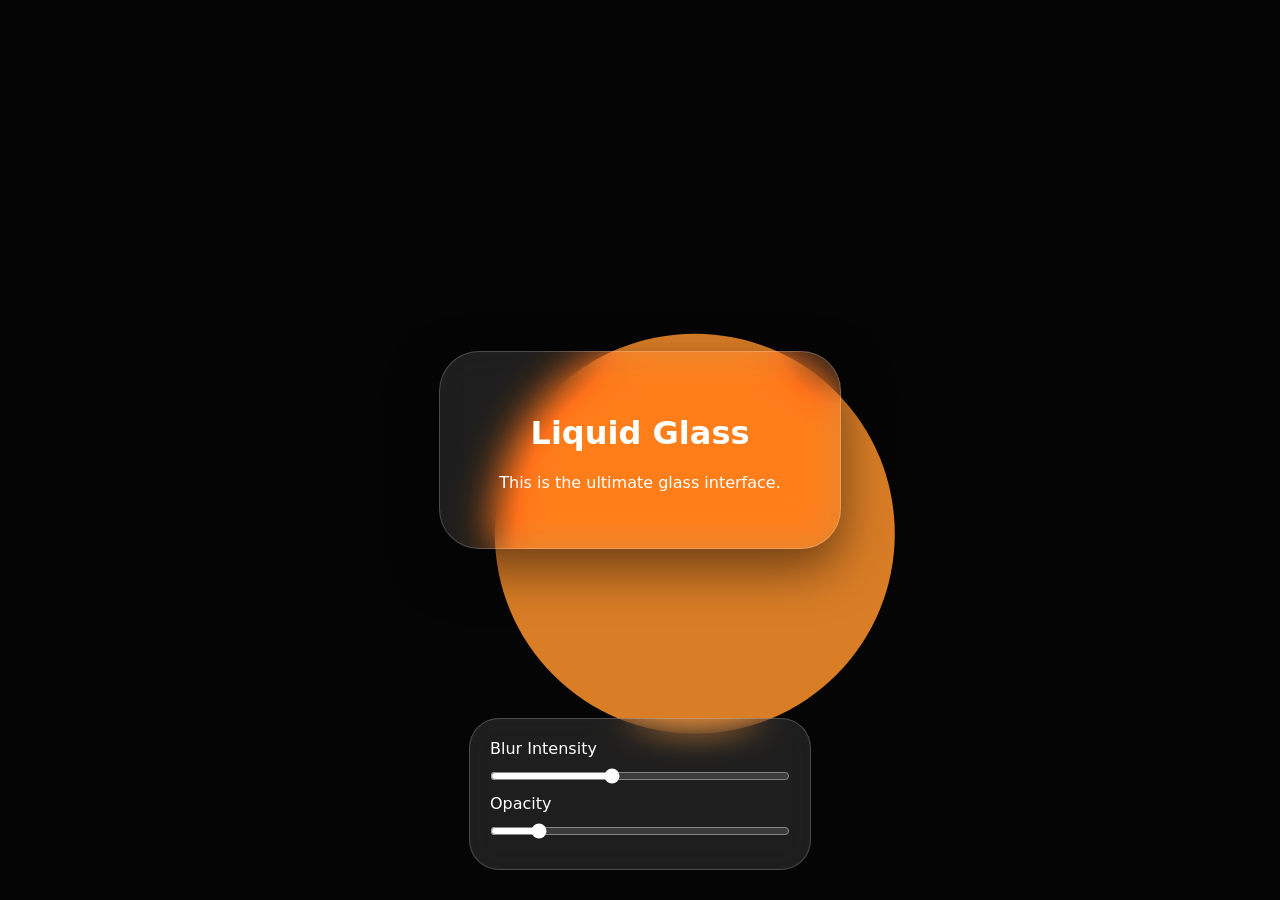
==== index.html @ 966a3a7d "Update index.html" ====
<!DOCTYPE html>
<html lang="en">
<head>
    <meta charset="UTF-8">
    <meta name="viewport" content="width=device-width, initial-scale=1.0">
    <title>Liquid Glass Ultimate</title>
    <style>
        body {
            margin: 0;
            background: #050505;
            color: white;
            font-family: system-ui, sans-serif;
            overflow: hidden;
            display: flex;
            justify-content: center;
            align-items: center;
            height: 100vh;
        }

        canvas {
            position: absolute;
            top: 0;
            left: 0;
            z-index: 0;
        }

        .main-card {
            z-index: 1;
            width: 320px;
            padding: 40px;
            border-radius: 40px;
            background: rgba(255, 255, 255, 0.1);
            backdrop-filter: blur(20px) saturate(200%);
            border: 1px solid rgba(255, 255, 255, 0.2);
            box-shadow: 0 20px 50px rgba(0,0,0,0.5);
            transition: transform 0.1s ease-out;
            transform-style: preserve-3d;
            text-align: center;
        }

        .controls {
            position: absolute;
            bottom: 30px;
            width: 300px;
            padding: 20px;
            background: rgba(255, 255, 255, 0.1);
            backdrop-filter: blur(15px);
            border-radius: 30px;
            border: 1px solid rgba(255, 255, 255, 0.2);
            z-index: 2;
        }

        input {
            width: 100%;
            margin: 10px 0;
            accent-color: white;
        }
    </style>
</head>
<body>

    <canvas id="fluidCanvas"></canvas>

    <div class="main-card" id="card">
        <h1>Liquid Glass</h1>
        <p>This is the ultimate glass interface.</p>
    </div>

    <div class="controls">
        <label>Blur Intensity</label>
        <input type="range" id="blurSlider" min="0" max="50" value="20">
        <label>Opacity</label>
        <input type="range" id="opacitySlider" min="5" max="40" value="10">
    </div>

    <script>
        const card = document.getElementById('card');
        const blurSlider = document.getElementById('blurSlider');
        const opacitySlider = document.getElementById('opacitySlider');
        const canvas = document.getElementById('fluidCanvas');
        const ctx = canvas.getContext('2d');

        // Resize Canvas
        function resize() {
            canvas.width = window.innerWidth;
            canvas.height = window.innerHeight;
        }
        window.onresize = resize;
        resize();

        // Fluid Background Animation
        let time = 0;
        function draw() {
            ctx.fillStyle = '#050505';
            ctx.fillRect(0, 0, canvas.width, canvas.height);
            ctx.fillStyle = `hsl(${(time * 50) % 360}, 70%, 50%)`;
            ctx.beginPath();
            ctx.arc(canvas.width/2 + Math.sin(time)*100, canvas.height/2 + Math.cos(time)*100, 200, 0, Math.PI*2);
            ctx.fill();
            time += 0.01;
            requestAnimationFrame(draw);
        }
        draw();

        // 3D Tilt
        document.addEventListener('mousemove', (e) => {
            const x = (e.clientX - window.innerWidth / 2) / 20;
            const y = (e.clientY - window.innerHeight / 2) / 20;
            card.style.transform = `rotateY(${x}deg) rotateX(${-y}deg)`;
        });

        // Sliders
        blurSlider.oninput = (e) => {
            card.style.backdropFilter = `blur(${e.target.value}px) saturate(200%)`;
        };

        opacitySlider.oninput = (e) => {
            card.style.background = `rgba(255, 255, 255, ${e.target.value / 100})`;
        };
    </script>
</body>
</html>
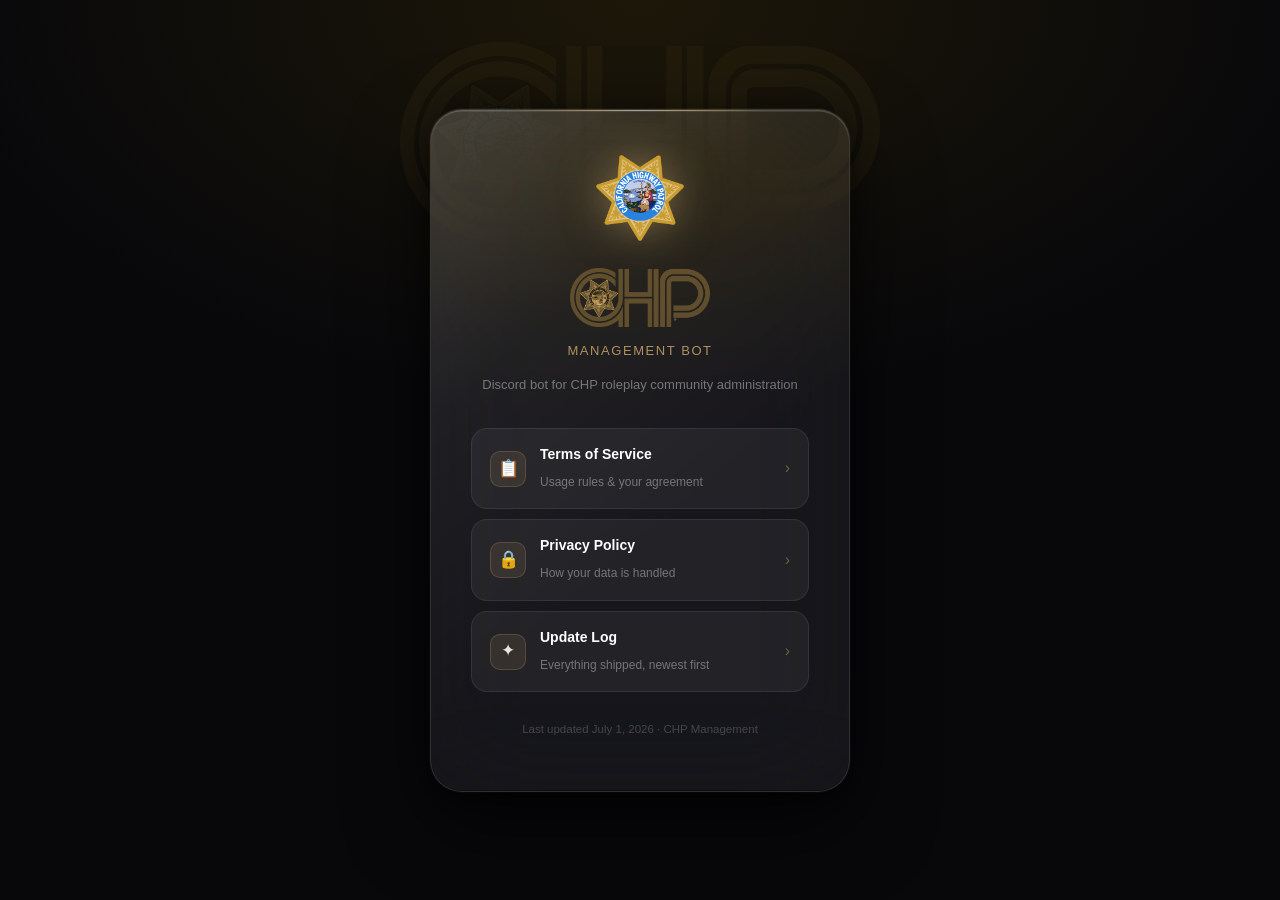
==== commit 94be8947: "quality of life improvements" ====
--- a/index.html
+++ b/index.html
@@ -1,124 +1,305 @@
-
 <!DOCTYPE html>
 <html lang="en">
 <head>
-    <meta charset="UTF-8">
-    <meta name="viewport" content="width=device-width, initial-scale=1.0">
-    <title>Liquid Glass Ultimate</title>
-    <style>
-        body {
-            margin: 0;
-            background: #050505;
-            color: white;
-            font-family: system-ui, sans-serif;
-            overflow: hidden;
-            display: flex;
-            justify-content: center;
-            align-items: center;
-            height: 100vh;
-        }
-
-        canvas {
-            position: absolute;
-            top: 0;
-            left: 0;
-            z-index: 0;
-        }
-
-        .main-card {
-            z-index: 1;
-            width: 320px;
-            padding: 40px;
-            border-radius: 40px;
-            background: rgba(255, 255, 255, 0.1);
-            backdrop-filter: blur(20px) saturate(200%);
-            border: 1px solid rgba(255, 255, 255, 0.2);
-            box-shadow: 0 20px 50px rgba(0,0,0,0.5);
-            transition: transform 0.1s ease-out;
-            transform-style: preserve-3d;
-            text-align: center;
-        }
-
-        .controls {
-            position: absolute;
-            bottom: 30px;
-            width: 300px;
-            padding: 20px;
-            background: rgba(255, 255, 255, 0.1);
-            backdrop-filter: blur(15px);
-            border-radius: 30px;
-            border: 1px solid rgba(255, 255, 255, 0.2);
-            z-index: 2;
-        }
-
-        input {
-            width: 100%;
-            margin: 10px 0;
-            accent-color: white;
-        }
-    </style>
+<meta charset="UTF-8">
+<meta name="viewport" content="width=device-width, initial-scale=1.0">
+<title>CHP Management</title>
+<link rel="icon" href="assets/images/chp-badge.png">
+<link rel="stylesheet" href="assets/chp-theme.css">
+<style>
+  html, body {
+    height: 100%;
+    overflow: hidden;
+  }
+
+  body {
+    display: flex;
+    align-items: center;
+    justify-content: center;
+    background: radial-gradient(ellipse 100% 80% at 50% 0%, #1c1708 0%, #08080b 55%);
+  }
+
+  /* ── Centered hub card ── */
+  .hub {
+    position: relative;
+    z-index: 10;
+    width: 420px;
+    max-width: calc(100vw - 48px);
+    padding: 44px 40px 40px;
+    border-radius: 32px;
+    background: rgba(255,255,255,0.06);
+    border: 1px solid rgba(255,255,255,0.11);
+    backdrop-filter: blur(56px) saturate(190%);
+    -webkit-backdrop-filter: blur(56px) saturate(190%);
+    box-shadow:
+      inset 0 1.5px 0 rgba(255,255,255,0.18),
+      inset 0 -1px 0 rgba(0,0,0,0.3),
+      0 32px 80px rgba(0,0,0,0.70),
+      0 6px 20px rgba(0,0,0,0.45),
+      0 0 0 1px rgba(255,255,255,0.05);
+    animation: hub-appear 0.9s cubic-bezier(0.22,1,0.36,1) both;
+    transform-style: preserve-3d;
+    will-change: transform;
+    text-align: center;
+  }
+
+  /* Top specular highlight */
+  .hub::before {
+    content: "";
+    position: absolute;
+    inset: 0;
+    border-radius: inherit;
+    background:
+      linear-gradient(140deg,
+        rgba(255,255,255,0.14) 0%,
+        rgba(255,255,255,0.04) 30%,
+        transparent 60%);
+    pointer-events: none;
+    z-index: 0;
+  }
+
+  /* Gold top edge */
+  .hub::after {
+    content: "";
+    position: absolute;
+    top: 0; left: 20%; right: 20%;
+    height: 1px;
+    background: linear-gradient(90deg,
+      transparent,
+      rgba(201,166,107,0.65) 30%,
+      rgba(255,255,255,0.45) 50%,
+      rgba(201,166,107,0.65) 70%,
+      transparent);
+    pointer-events: none;
+    z-index: 0;
+  }
+
+  .hub > * { position: relative; z-index: 1; }
+
+  @keyframes hub-appear {
+    from { opacity: 0; transform: translateY(32px) scale(0.94); }
+    to   { opacity: 1; transform: translateY(0)    scale(1); }
+  }
+
+  /* ── Badge + wordmark ── */
+  .hub-badge {
+    width: 88px;
+    height: 88px;
+    object-fit: contain;
+    filter: drop-shadow(0 0 20px rgba(201,166,107,0.50));
+    transition: filter 0.4s, transform 0.5s cubic-bezier(0.34,1.56,0.64,1);
+    animation: badge-drop 1.0s cubic-bezier(0.34,1.56,0.64,1) 0.15s both;
+    cursor: default;
+  }
+  .hub-badge:hover {
+    filter: drop-shadow(0 0 34px rgba(201,166,107,0.80));
+    transform: scale(1.07) rotate(-3deg);
+  }
+
+  @keyframes badge-drop {
+    from { opacity: 0; transform: scale(0.6) translateY(-10px); }
+    to   { opacity: 1; transform: scale(1) translateY(0); }
+  }
+
+  .hub-wordmark {
+    display: block;
+    width: 140px;
+    margin: 18px auto 6px;
+    opacity: 0.80;
+    filter: invert(1) brightness(0.75) sepia(1) saturate(2) hue-rotate(0deg);
+    animation: fade-up 0.7s cubic-bezier(0.22,1,0.36,1) 0.25s both;
+  }
+
+  .hub-title {
+    font-size: 13px;
+    font-weight: 500;
+    color: rgba(201,166,107,0.85);
+    letter-spacing: 0.12em;
+    text-transform: uppercase;
+    margin-bottom: 6px;
+    animation: fade-up 0.7s cubic-bezier(0.22,1,0.36,1) 0.3s both;
+  }
+
+  .hub-desc {
+    font-size: 13px;
+    color: rgba(255,255,255,0.40);
+    margin-bottom: 32px;
+    animation: fade-up 0.7s cubic-bezier(0.22,1,0.36,1) 0.35s both;
+  }
+
+  /* ── Nav links ── */
+  .hub-links {
+    display: flex;
+    flex-direction: column;
+    gap: 10px;
+    animation: fade-up 0.7s cubic-bezier(0.22,1,0.36,1) 0.4s both;
+  }
+
+  .hub-link {
+    display: flex;
+    align-items: center;
+    gap: 14px;
+    padding: 14px 18px;
+    border-radius: 16px;
+    background: rgba(255,255,255,0.05);
+    border: 1px solid rgba(255,255,255,0.08);
+    text-decoration: none;
+    color: var(--chp-text);
+    transition:
+      background 0.25s cubic-bezier(0.22,1,0.36,1),
+      border-color 0.25s,
+      transform 0.35s cubic-bezier(0.34,1.56,0.64,1),
+      box-shadow 0.25s;
+    position: relative;
+    overflow: hidden;
+    text-align: left;
+  }
+
+  .hub-link::before {
+    content: "";
+    position: absolute;
+    inset: 0;
+    background: linear-gradient(135deg, rgba(255,255,255,0.08) 0%, transparent 50%);
+    opacity: 0;
+    transition: opacity 0.3s;
+  }
+
+  .hub-link:hover {
+    background: rgba(255,255,255,0.09);
+    border-color: rgba(201,166,107,0.35);
+    transform: translateY(-2px) scale(1.01);
+    box-shadow: 0 8px 28px rgba(0,0,0,0.45), inset 0 1px 0 rgba(255,255,255,0.12);
+  }
+  .hub-link:hover::before { opacity: 1; }
+  .hub-link:active { transform: translateY(0) scale(0.98); transition-duration: 0.15s; }
+
+  .hub-link-icon {
+    width: 36px; height: 36px;
+    border-radius: 10px;
+    background: rgba(201,166,107,0.12);
+    border: 1px solid rgba(201,166,107,0.22);
+    display: flex; align-items: center; justify-content: center;
+    flex-shrink: 0;
+    font-size: 17px;
+    transition: background 0.25s, transform 0.35s cubic-bezier(0.34,1.56,0.64,1);
+  }
+  .hub-link:hover .hub-link-icon {
+    background: rgba(201,166,107,0.20);
+    transform: scale(1.12) rotate(-5deg);
+  }
+
+  .hub-link-text { flex: 1; }
+  .hub-link-label {
+    font-size: 14px;
+    font-weight: 600;
+    color: #fff;
+    display: block;
+    margin-bottom: 2px;
+  }
+  .hub-link-sub {
+    font-size: 12px;
+    color: rgba(255,255,255,0.38);
+  }
+
+  .hub-link-arrow {
+    font-size: 16px;
+    color: rgba(201,166,107,0.45);
+    transition: transform 0.3s cubic-bezier(0.34,1.56,0.64,1), color 0.2s;
+  }
+  .hub-link:hover .hub-link-arrow {
+    transform: translateX(4px);
+    color: var(--chp-gold-bright);
+  }
+
+  /* ── Footer note ── */
+  .hub-foot {
+    margin-top: 28px;
+    font-size: 11.5px;
+    color: rgba(255,255,255,0.20);
+    animation: fade-up 0.6s cubic-bezier(0.22,1,0.36,1) 0.55s both;
+  }
+
+  /* ── Orbs (reuse scene tokens from theme) ── */
+  .chp-orb-1 { opacity: 0.55; }
+  .chp-orb-2 { opacity: 0.50; }
+  .chp-orb-3 { opacity: 0.38; }
+</style>
 </head>
 <body>
 
-    <canvas id="fluidCanvas"></canvas>
-
-    <div class="main-card" id="card">
-        <h1>Liquid Glass</h1>
-        <p>This is the ultimate glass interface.</p>
-    </div>
-
-    <div class="controls">
-        <label>Blur Intensity</label>
-        <input type="range" id="blurSlider" min="0" max="50" value="20">
-        <label>Opacity</label>
-        <input type="range" id="opacitySlider" min="5" max="40" value="10">
-    </div>
-
-    <script>
-        const card = document.getElementById('card');
-        const blurSlider = document.getElementById('blurSlider');
-        const opacitySlider = document.getElementById('opacitySlider');
-        const canvas = document.getElementById('fluidCanvas');
-        const ctx = canvas.getContext('2d');
-
-        // Resize Canvas
-        function resize() {
-            canvas.width = window.innerWidth;
-            canvas.height = window.innerHeight;
-        }
-        window.onresize = resize;
-        resize();
-
-        // Fluid Background Animation
-        let time = 0;
-        function draw() {
-            ctx.fillStyle = '#050505';
-            ctx.fillRect(0, 0, canvas.width, canvas.height);
-            ctx.fillStyle = `hsl(${(time * 50) % 360}, 70%, 50%)`;
-            ctx.beginPath();
-            ctx.arc(canvas.width/2 + Math.sin(time)*100, canvas.height/2 + Math.cos(time)*100, 200, 0, Math.PI*2);
-            ctx.fill();
-            time += 0.01;
-            requestAnimationFrame(draw);
-        }
-        draw();
-
-        // 3D Tilt
-        document.addEventListener('mousemove', (e) => {
-            const x = (e.clientX - window.innerWidth / 2) / 20;
-            const y = (e.clientY - window.innerHeight / 2) / 20;
-            card.style.transform = `rotateY(${x}deg) rotateX(${-y}deg)`;
-        });
-
-        // Sliders
-        blurSlider.oninput = (e) => {
-            card.style.backdropFilter = `blur(${e.target.value}px) saturate(200%)`;
-        };
-
-        opacitySlider.oninput = (e) => {
-            card.style.background = `rgba(255, 255, 255, ${e.target.value / 100})`;
-        };
-    </script>
+<div class="chp-scene" aria-hidden="true">
+  <div class="chp-orb chp-orb-1"></div>
+  <div class="chp-orb chp-orb-2"></div>
+  <div class="chp-orb chp-orb-3"></div>
+  <div class="chp-orb chp-orb-4"></div>
+  <div class="chp-beam"></div>
+  <div class="chp-beam chp-beam-2"></div>
+</div>
+
+<main class="hub" id="hub" role="main">
+  <img class="hub-badge" src="assets/images/chp-badge.png" alt="California Highway Patrol badge" draggable="false">
+  <img class="hub-wordmark" src="assets/images/chp-wordmark.png" alt="CHP wordmark">
+  <p class="hub-title">Management Bot</p>
+  <p class="hub-desc">Discord bot for CHP roleplay community administration</p>
+
+  <nav class="hub-links" aria-label="Legal documents">
+    <a class="hub-link" href="tos.html">
+      <span class="hub-link-icon">📋</span>
+      <span class="hub-link-text">
+        <span class="hub-link-label">Terms of Service</span>
+        <span class="hub-link-sub">Usage rules &amp; your agreement</span>
+      </span>
+      <span class="hub-link-arrow">›</span>
+    </a>
+    <a class="hub-link" href="pp.html">
+      <span class="hub-link-icon">🔒</span>
+      <span class="hub-link-text">
+        <span class="hub-link-label">Privacy Policy</span>
+        <span class="hub-link-sub">How your data is handled</span>
+      </span>
+      <span class="hub-link-arrow">›</span>
+    </a>
+    <a class="hub-link" href="changelog.html">
+      <span class="hub-link-icon">✦</span>
+      <span class="hub-link-text">
+        <span class="hub-link-label">Update Log</span>
+        <span class="hub-link-sub">Everything shipped, newest first</span>
+      </span>
+      <span class="hub-link-arrow">›</span>
+    </a>
+  </nav>
+
+  <p class="hub-foot">Last updated July 1, 2026 &middot; CHP Management</p>
+</main>
+
+<script>
+  // Smooth 3-D parallax tilt on the hub card
+  const hub  = document.getElementById("hub");
+  let raf = null;
+  let tx = 0, ty = 0, cx = 0, cy = 0;
+
+  document.addEventListener("mousemove", (e) => {
+    const mx = (e.clientX / window.innerWidth  - 0.5) * 2;
+    const my = (e.clientY / window.innerHeight - 0.5) * 2;
+    tx = mx * 10;
+    ty = my * -10;
+    if (!raf) raf = requestAnimationFrame(tick);
+  });
+
+  document.addEventListener("mouseleave", () => {
+    tx = 0; ty = 0;
+    if (!raf) raf = requestAnimationFrame(tick);
+  });
+
+  function tick() {
+    raf = null;
+    cx += (tx - cx) * 0.10;
+    cy += (ty - cy) * 0.10;
+    hub.style.transform = `perspective(900px) rotateY(${cx}deg) rotateX(${cy}deg)`;
+    if (Math.abs(tx - cx) > 0.05 || Math.abs(ty - cy) > 0.05) {
+      raf = requestAnimationFrame(tick);
+    }
+  }
+</script>
 </body>
 </html>
-
--- a/assets/chp-theme.css
+++ b/assets/chp-theme.css
@@ -0,0 +1,255 @@
+/*
+  Shared CHP black/gold "liquid glass" theme for the legal pages (Terms of
+  Service, Privacy Policy, Update Log). One stylesheet so all three pages
+  stay visually consistent and only need updating in one place.
+
+  The gold accent (#C9A66B) intentionally matches ORANGE_COLOR in
+  utils/constants.py, so the web pages and the bot's Discord embeds read as
+  the same brand rather than two different products.
+*/
+
+:root {
+  --chp-black: #0a0a0c;
+  --chp-black-soft: #121214;
+  --chp-gold: #c9a66b;
+  --chp-gold-bright: #e3c896;
+  --chp-text: #e9e6df;
+  --chp-muted: #9a958a;
+  --chp-glass-bg: rgba(255, 255, 255, 0.045);
+  --chp-glass-border: rgba(201, 166, 107, 0.28);
+  --chp-glass-highlight: rgba(255, 255, 255, 0.08);
+}
+
+* { box-sizing: border-box; }
+
+html, body {
+  margin: 0;
+  background: radial-gradient(circle at 50% -10%, #1c1a14 0%, var(--chp-black) 55%);
+  color: var(--chp-text);
+  font-family: -apple-system, BlinkMacSystemFont, "Segoe UI", Roboto, Helvetica, Arial, sans-serif;
+  line-height: 1.65;
+  min-height: 100vh;
+}
+
+/* Faint static gold "badge" watermark in the background - swap the
+   background-image url() below for a real CHP shield/badge asset whenever
+   one is provided; this is deliberately subtle so text stays readable
+   even with a placeholder or no image at all. */
+body::before {
+  content: "";
+  position: fixed;
+  inset: 0;
+  pointer-events: none;
+  z-index: 0;
+  background-image: url("images/chp-wordmark.png");
+  background-repeat: no-repeat;
+  background-position: center 6%;
+  background-size: 480px;
+  opacity: 0.05;
+}
+
+.chp-wrap {
+  position: relative;
+  z-index: 1;
+  max-width: 880px;
+  margin: 0 auto;
+  padding: 56px 24px 160px;
+}
+
+.chp-header {
+  display: flex;
+  align-items: center;
+  gap: 18px;
+  border-bottom: 1px solid var(--chp-glass-border);
+  padding-bottom: 28px;
+  margin-bottom: 36px;
+}
+
+/* The CHP star badge/insignia, rendered next to the page title. */
+.chp-badge {
+  width: 64px;
+  height: 64px;
+  object-fit: contain;
+  filter: drop-shadow(0 0 12px rgba(201, 166, 107, 0.35));
+}
+
+.chp-header h1 {
+  font-size: 28px;
+  margin: 0 0 4px;
+  color: #fff;
+  letter-spacing: 0.01em;
+}
+
+.chp-subtitle { color: var(--chp-muted); font-size: 14px; }
+
+/* The "liquid glass" card - frosted, translucent, with a soft inner
+   highlight along the top edge to mimic a glossy glass surface. */
+.chp-glass {
+  position: relative;
+  background: var(--chp-glass-bg);
+  border: 1px solid var(--chp-glass-border);
+  border-radius: 20px;
+  padding: 28px 32px;
+  margin: 20px 0;
+  backdrop-filter: blur(22px) saturate(160%);
+  -webkit-backdrop-filter: blur(22px) saturate(160%);
+  box-shadow:
+    inset 0 1px 0 var(--chp-glass-highlight),
+    inset 0 0 40px rgba(201, 166, 107, 0.04),
+    0 8px 32px rgba(0, 0, 0, 0.45);
+}
+
+.chp-glass::before {
+  content: "";
+  position: absolute;
+  top: 0; left: 24px; right: 24px;
+  height: 1px;
+  background: linear-gradient(90deg, transparent, var(--chp-gold-bright), transparent);
+  opacity: 0.5;
+}
+
+h2 {
+  font-size: 19px;
+  color: #fff;
+  margin-top: 0;
+  border-left: 3px solid var(--chp-gold);
+  padding-left: 14px;
+}
+
+h3 { font-size: 15px; color: #fff; margin-top: 20px; }
+p, li { font-size: 15px; color: var(--chp-text); }
+ul, ol { padding-left: 22px; }
+li { margin-bottom: 6px; }
+a { color: var(--chp-gold-bright); }
+code {
+  background: rgba(0, 0, 0, 0.4);
+  padding: 2px 6px;
+  border-radius: 4px;
+  font-size: 13px;
+  border: 1px solid var(--chp-glass-border);
+}
+
+.chp-notice {
+  background: rgba(201, 166, 107, 0.08);
+  border: 1px solid var(--chp-glass-border);
+  border-radius: 14px;
+  padding: 16px 20px;
+  margin: 16px 0;
+  font-size: 14px;
+}
+
+.chp-panel {
+  background: rgba(0, 0, 0, 0.25);
+  border: 1px solid var(--chp-glass-border);
+  border-radius: 14px;
+  padding: 16px 20px;
+  margin: 16px 0;
+}
+
+footer.chp-footer {
+  margin-top: 48px;
+  padding-top: 20px;
+  border-top: 1px solid var(--chp-glass-border);
+  color: var(--chp-muted);
+  font-size: 13px;
+}
+
+/* ---------------------------------------------------------------------- */
+/* Smooth "liquid glass" pagination - shared by ToS, PP, and the changelog */
+/* ---------------------------------------------------------------------- */
+
+.chp-page {
+  display: none;
+  opacity: 0;
+  transform: translateY(10px) scale(0.99);
+  transition: opacity 0.32s cubic-bezier(0.22, 1, 0.36, 1), transform 0.32s cubic-bezier(0.22, 1, 0.36, 1);
+}
+
+.chp-page.is-active {
+  display: block;
+  opacity: 1;
+  transform: translateY(0) scale(1);
+}
+
+.chp-toc {
+  display: grid;
+  grid-template-columns: repeat(auto-fill, minmax(220px, 1fr));
+  gap: 8px;
+}
+
+.chp-toc button {
+  background: rgba(0, 0, 0, 0.25);
+  border: 1px solid var(--chp-glass-border);
+  color: var(--chp-text);
+  border-radius: 10px;
+  padding: 10px 14px;
+  font-size: 13.5px;
+  text-align: left;
+  cursor: pointer;
+  transition: background 0.2s, border-color 0.2s;
+}
+
+.chp-toc button:hover {
+  background: rgba(201, 166, 107, 0.12);
+  border-color: var(--chp-gold);
+}
+
+/* The floating glass "dock" - prev/next + page counter, fixed to the
+   bottom of the viewport so paging never requires scrolling back up. */
+.chp-dock {
+  position: fixed;
+  left: 50%;
+  bottom: 24px;
+  transform: translateX(-50%);
+  z-index: 10;
+  display: flex;
+  align-items: center;
+  gap: 14px;
+  padding: 10px 18px;
+  border-radius: 999px;
+  background: rgba(18, 18, 20, 0.55);
+  border: 1px solid var(--chp-glass-border);
+  backdrop-filter: blur(24px) saturate(180%);
+  -webkit-backdrop-filter: blur(24px) saturate(180%);
+  box-shadow: inset 0 1px 0 var(--chp-glass-highlight), 0 10px 30px rgba(0, 0, 0, 0.5);
+}
+
+.chp-dock button {
+  background: transparent;
+  border: none;
+  color: var(--chp-gold-bright);
+  font-size: 18px;
+  line-height: 1;
+  cursor: pointer;
+  padding: 6px 10px;
+  border-radius: 999px;
+  transition: background 0.2s;
+}
+
+.chp-dock button:hover { background: rgba(201, 166, 107, 0.15); }
+.chp-dock button:disabled { opacity: 0.3; cursor: default; }
+.chp-dock button:disabled:hover { background: transparent; }
+
+.chp-dock .chp-dock-label {
+  font-size: 13px;
+  color: var(--chp-muted);
+  min-width: 64px;
+  text-align: center;
+}
+
+.chp-badge-tag {
+  display: inline-block;
+  font-size: 11px;
+  font-weight: 600;
+  text-transform: uppercase;
+  letter-spacing: 0.03em;
+  padding: 2px 8px;
+  border-radius: 4px;
+  margin-right: 8px;
+}
+
+.chp-badge-tag.feature { background: rgba(201, 166, 107, 0.18); color: var(--chp-gold-bright); }
+.chp-badge-tag.fix { background: rgba(59, 165, 93, 0.18); color: #8fe0ab; }
+
+.old-entry { opacity: 0.88; }
+.old-updates-header { border-top: 1px solid var(--chp-glass-border); padding-top: 16px; }
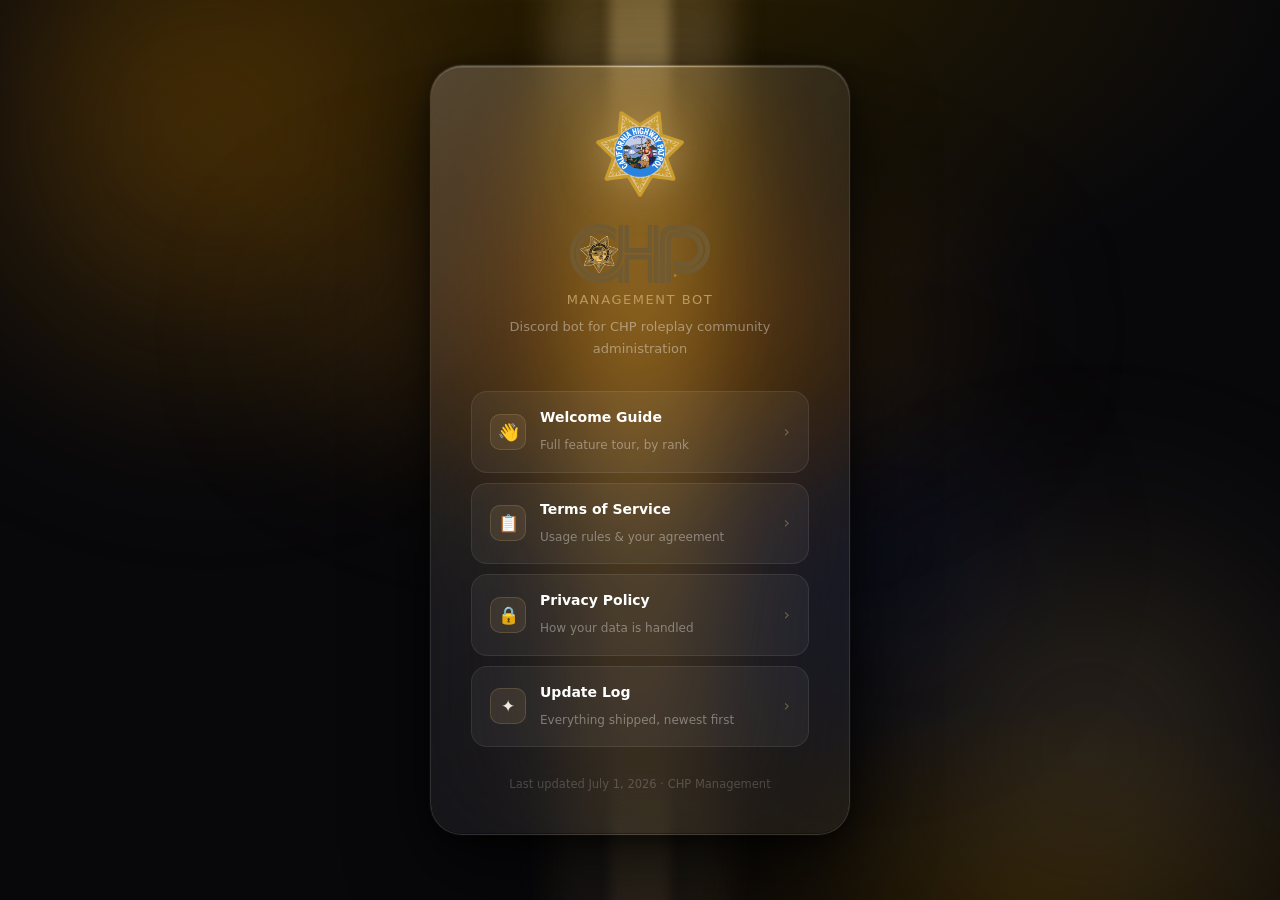
==== commit 5a279bdd: "Add Welcome Guide and link it from the hub and changelog Adds welcome.html (full feature tour by ran" ====
--- a/index.html
+++ b/index.html
@@ -243,6 +243,14 @@
   <p class="hub-desc">Discord bot for CHP roleplay community administration</p>
 
   <nav class="hub-links" aria-label="Legal documents">
+    <a class="hub-link" href="welcome.html">
+      <span class="hub-link-icon">👋</span>
+      <span class="hub-link-text">
+        <span class="hub-link-label">Welcome Guide</span>
+        <span class="hub-link-sub">Full feature tour, by rank</span>
+      </span>
+      <span class="hub-link-arrow">›</span>
+    </a>
     <a class="hub-link" href="tos.html">
       <span class="hub-link-icon">📋</span>
       <span class="hub-link-text">
--- a/assets/chp-theme.css
+++ b/assets/chp-theme.css
@@ -1,53 +1,258 @@
 /*
-  Shared CHP black/gold "liquid glass" theme for the legal pages (Terms of
-  Service, Privacy Policy, Update Log). One stylesheet so all three pages
-  stay visually consistent and only need updating in one place.
-
-  The gold accent (#C9A66B) intentionally matches ORANGE_COLOR in
-  utils/constants.py, so the web pages and the bot's Discord embeds read as
-  the same brand rather than two different products.
+  CHP Management — Liquid Glass Design System
+  Black/gold palette. Gold (#C9A66B) matches ORANGE_COLOR in utils/constants.py
+  so web pages and Discord embeds read as one brand.
 */
 
+/* ─── Reset & root tokens ─────────────────────────────────────────────── */
+*, *::before, *::after { box-sizing: border-box; margin: 0; padding: 0; }
+
 :root {
-  --chp-black: #0a0a0c;
-  --chp-black-soft: #121214;
-  --chp-gold: #c9a66b;
-  --chp-gold-bright: #e3c896;
-  --chp-text: #e9e6df;
-  --chp-muted: #9a958a;
-  --chp-glass-bg: rgba(255, 255, 255, 0.045);
-  --chp-glass-border: rgba(201, 166, 107, 0.28);
-  --chp-glass-highlight: rgba(255, 255, 255, 0.08);
-}
-
-* { box-sizing: border-box; }
-
-html, body {
-  margin: 0;
-  background: radial-gradient(circle at 50% -10%, #1c1a14 0%, var(--chp-black) 55%);
+  --chp-black:        #08080b;
+  --chp-black-soft:   #111116;
+  --chp-gold:         #c9a66b;
+  --chp-gold-bright:  #e3c896;
+  --chp-gold-dim:     #8a6f41;
+  --chp-text:         #ede9e0;
+  --chp-text-muted:   #8a857a;
+  --chp-text-faint:   #4a4640;
+
+  /* Glass surface tokens */
+  --glass-bg:           rgba(255,255,255,0.004);
+  --glass-bg-hover:     rgba(255,255,255,0.012);
+  --glass-border:       rgba(255,255,255,0.035);
+  --glass-border-gold:  rgba(201,166,107,0.10);
+  --glass-highlight:    rgba(255,255,255,0.35);
+  --glass-blur:         blur(100px) saturate(240%); /* @kind other */
+  --glass-blur-heavy:   blur(120px) saturate(260%); /* @kind other */
+  --glass-shadow:
+    inset 0 1px 0 rgba(255,255,255,0.22),
+    inset 0 -1px 0 rgba(0,0,0,0.06),
+    0 8px 40px rgba(0,0,0,0.18),
+    0 2px 8px  rgba(0,0,0,0.10);
+  --glass-shadow-raised:
+    inset 0 1.5px 0 rgba(255,255,255,0.30),
+    inset 0 -1px  0 rgba(0,0,0,0.08),
+    0 20px 60px rgba(0,0,0,0.22),
+    0 4px  16px rgba(0,0,0,0.14),
+    0 0 0 1px rgba(255,255,255,0.03);
+
+  /* Easing */
+  --ease-spring:   cubic-bezier(0.34, 1.56, 0.64, 1); /* @kind other */
+  --ease-out-expo: cubic-bezier(0.16, 1, 0.3, 1); /* @kind other */
+  --ease-smooth:   cubic-bezier(0.22, 1, 0.36, 1); /* @kind other */
+}
+
+/* ─── Base ────────────────────────────────────────────────────────────── */
+html {
+  background: var(--chp-black);
   color: var(--chp-text);
-  font-family: -apple-system, BlinkMacSystemFont, "Segoe UI", Roboto, Helvetica, Arial, sans-serif;
+  font-family: -apple-system, BlinkMacSystemFont, "SF Pro Text", "Segoe UI", system-ui, sans-serif;
+  font-size: 16px;
   line-height: 1.65;
+  -webkit-font-smoothing: antialiased;
+}
+
+body {
   min-height: 100vh;
-}
-
-/* Faint static gold "badge" watermark in the background - swap the
-   background-image url() below for a real CHP shield/badge asset whenever
-   one is provided; this is deliberately subtle so text stays readable
-   even with a placeholder or no image at all. */
-body::before {
-  content: "";
+  background: radial-gradient(ellipse 100% 70% at 50% -5%, #2a1d00 0%, #0c0a08 50%, #08080b 100%);
+  overflow-x: hidden;
+}
+
+/* ─── Animated ambient background ────────────────────────────────────── */
+.chp-scene {
   position: fixed;
   inset: 0;
   pointer-events: none;
   z-index: 0;
-  background-image: url("images/chp-wordmark.png");
-  background-repeat: no-repeat;
-  background-position: center 6%;
-  background-size: 480px;
-  opacity: 0.05;
-}
-
+  overflow: hidden;
+  background:
+    radial-gradient(ellipse 90% 70% at 50% -5%, #2a1e00 0%, transparent 60%),
+    radial-gradient(ellipse 60% 40% at 80% 100%, #201500 0%, transparent 55%),
+    #08080b;
+}
+
+/* Sweeping gold beam — the signature accent */
+.chp-beam {
+  position: absolute;
+  top: -20%;
+  left: 50%;
+  width: 2px;
+  height: 160%;
+  transform-origin: top center;
+  pointer-events: none;
+}
+
+.chp-beam::before {
+  content: "";
+  position: absolute;
+  inset: 0;
+  width: 180px;
+  left: -90px;
+  background: linear-gradient(to bottom,
+    transparent 0%,
+    rgba(201,166,107,0.18) 20%,
+    rgba(201,166,107,0.08) 55%,
+    transparent 100%);
+  filter: blur(18px);
+  animation: beam-sweep 14s ease-in-out infinite;
+}
+
+.chp-beam::after {
+  content: "";
+  position: absolute;
+  inset: 0;
+  width: 60px;
+  left: -30px;
+  background: linear-gradient(to bottom,
+    transparent 0%,
+    rgba(255,220,140,0.22) 20%,
+    rgba(201,166,107,0.10) 55%,
+    transparent 100%);
+  filter: blur(6px);
+  animation: beam-sweep 14s ease-in-out infinite;
+}
+
+@keyframes beam-sweep {
+  0%   { opacity: 0;    transform: rotate(-28deg); }
+  8%   { opacity: 1; }
+  45%  { opacity: 0.7;  transform: rotate(28deg); }
+  52%  { opacity: 0; }
+  100% { opacity: 0;    transform: rotate(-28deg); }
+}
+
+/* Second offset beam */
+.chp-beam-2::before { animation-delay: -7s; }
+.chp-beam-2::after  { animation-delay: -7s; }
+
+.chp-orb {
+  position: absolute;
+  border-radius: 50%;
+  will-change: transform;
+}
+
+.chp-orb-1 {
+  width: 700px; height: 700px;
+  background: radial-gradient(circle, rgba(160,100,0,0.90) 0%, transparent 65%);
+  filter: blur(90px);
+  top: -220px; left: -140px;
+  animation: orb-drift-1 20s ease-in-out infinite;
+}
+.chp-orb-2 {
+  width: 580px; height: 580px;
+  background: radial-gradient(circle, rgba(201,166,107,0.55) 0%, transparent 65%);
+  filter: blur(100px);
+  bottom: -140px; right: -100px;
+  animation: orb-drift-2 24s ease-in-out infinite;
+}
+.chp-orb-3 {
+  width: 420px; height: 420px;
+  background: radial-gradient(circle, rgba(20,30,80,0.85) 0%, transparent 65%);
+  filter: blur(70px);
+  top: 38%; left: 52%;
+  animation: orb-drift-3 28s ease-in-out infinite;
+}
+/* Extra warm gold bloom, center */
+.chp-orb-4 {
+  width: 800px; height: 300px;
+  background: radial-gradient(ellipse, rgba(180,110,10,0.50) 0%, transparent 70%);
+  filter: blur(80px);
+  top: 20%; left: 50%;
+  transform: translateX(-50%);
+  animation: orb-drift-4 32s ease-in-out infinite;
+}
+
+@keyframes orb-drift-1 {
+  0%,100% { transform: translate(0,0)       scale(1);    }
+  33%      { transform: translate(70px,-50px) scale(1.10); }
+  66%      { transform: translate(-40px,60px) scale(0.92); }
+}
+@keyframes orb-drift-2 {
+  0%,100% { transform: translate(0,0)        scale(1);    }
+  40%      { transform: translate(-60px,-70px) scale(1.12); }
+  70%      { transform: translate(50px, 35px)  scale(0.90); }
+}
+@keyframes orb-drift-3 {
+  0%,100% { transform: translate(0,0)         scale(1);    }
+  50%      { transform: translate(-90px, 50px) scale(1.14); }
+}
+@keyframes orb-drift-4 {
+  0%,100% { opacity: 0.60; transform: translateX(-50%) scaleX(1);    }
+  50%      { opacity: 0.90; transform: translateX(-50%) scaleX(1.15); }
+}
+
+/* ─── Glass surface ───────────────────────────────────────────────────── */
+.chp-glass {
+  position: relative;
+  background: rgba(255,255,255,0.000);
+  border: 1px solid rgba(255,255,255,0.028);
+  border-radius: 20px;
+  backdrop-filter: blur(120px) saturate(260%) brightness(1.06);
+  -webkit-backdrop-filter: blur(120px) saturate(260%) brightness(1.06);
+  box-shadow:
+    inset 0 1px 0 rgba(255,255,255,0.24),
+    inset 0 -1px 0 rgba(0,0,0,0.04),
+    0 8px 40px rgba(0,0,0,0.12),
+    0 2px 8px rgba(0,0,0,0.07);
+  transition:
+    background 0.3s var(--ease-smooth),
+    border-color 0.3s var(--ease-smooth),
+    box-shadow 0.3s var(--ease-smooth),
+    transform 0.4s var(--ease-spring);
+}
+
+/* Top specular highlight — the key Apple liquid glass detail */
+.chp-glass::before {
+  content: "";
+  position: absolute;
+  inset: 0;
+  border-radius: inherit;
+  background:
+    linear-gradient(135deg,
+      rgba(255,255,255,0.28) 0%,
+      rgba(255,255,255,0.07) 25%,
+      transparent 50%),
+    linear-gradient(to bottom,
+      rgba(255,255,255,0.12) 0%,
+      transparent 18%),
+    linear-gradient(to top,
+      rgba(0,0,0,0.04) 0%,
+      transparent 20%);
+  pointer-events: none;
+  z-index: 1;
+  animation: shimmer 8s ease-in-out infinite;
+}
+
+@keyframes shimmer {
+  0%,100% { opacity: 1; }
+  50%      { opacity: 0.70; }
+}
+
+/* Gold iridescent top edge */
+.chp-glass::after {
+  content: "";
+  position: absolute;
+  top: 0; left: 16px; right: 16px;
+  height: 1px;
+  background: linear-gradient(90deg,
+    transparent 0%,
+    rgba(201,166,107,0.55) 30%,
+    rgba(255,255,255,0.35) 50%,
+    rgba(201,166,107,0.55) 70%,
+    transparent 100%);
+  border-radius: 1px;
+  pointer-events: none;
+  z-index: 2;
+}
+
+.chp-glass > * { position: relative; z-index: 3; }
+
+.chp-glass-raised {
+  box-shadow: var(--glass-shadow-raised);
+  border-color: rgba(255,255,255,0.13);
+}
+
+/* ─── Layout wrapper ─────────────────────────────────────────────────── */
 .chp-wrap {
   position: relative;
   z-index: 1;
@@ -56,200 +261,286 @@
   padding: 56px 24px 160px;
 }
 
+/* ─── Page header ────────────────────────────────────────────────────── */
 .chp-header {
   display: flex;
   align-items: center;
-  gap: 18px;
-  border-bottom: 1px solid var(--chp-glass-border);
-  padding-bottom: 28px;
-  margin-bottom: 36px;
-}
-
-/* The CHP star badge/insignia, rendered next to the page title. */
+  gap: 20px;
+  padding-bottom: 32px;
+  margin-bottom: 40px;
+  border-bottom: 1px solid var(--glass-border-gold);
+  animation: fade-up 0.7s var(--ease-out-expo) both;
+}
+
 .chp-badge {
-  width: 64px;
-  height: 64px;
+  width: 68px; height: 68px;
   object-fit: contain;
-  filter: drop-shadow(0 0 12px rgba(201, 166, 107, 0.35));
+  filter: drop-shadow(0 0 16px rgba(201,166,107,0.45));
+  transition: filter 0.4s var(--ease-smooth), transform 0.4s var(--ease-spring);
+}
+.chp-badge:hover {
+  filter: drop-shadow(0 0 28px rgba(201,166,107,0.70));
+  transform: scale(1.05) rotate(-2deg);
 }
 
 .chp-header h1 {
   font-size: 28px;
-  margin: 0 0 4px;
+  font-weight: 700;
+  letter-spacing: -0.02em;
   color: #fff;
+  margin-bottom: 4px;
+}
+.chp-subtitle {
+  color: var(--chp-text-muted);
+  font-size: 13.5px;
+}
+
+/* ─── Typography ─────────────────────────────────────────────────────── */
+h2 {
+  font-size: 18px;
+  font-weight: 650;
+  color: #fff;
+  letter-spacing: -0.01em;
+  margin-top: 0;
+  padding-left: 14px;
+  border-left: 2.5px solid var(--chp-gold);
+}
+h3 { font-size: 14.5px; font-weight: 600; color: rgba(255,255,255,0.88); margin-top: 20px; }
+p, li { font-size: 14.5px; color: var(--chp-text); }
+ul, ol { padding-left: 22px; }
+li { margin-bottom: 5px; }
+a { color: var(--chp-gold-bright); transition: color 0.2s; }
+a:hover { color: #fff; }
+strong { color: rgba(255,255,255,0.95); }
+code {
+  background: rgba(0,0,0,0.45);
+  border: 1px solid var(--glass-border-gold);
+  border-radius: 5px;
+  padding: 1px 6px;
+  font-size: 12.5px;
+  font-family: "SF Mono", "JetBrains Mono", "Fira Code", monospace;
+  color: var(--chp-gold-bright);
+}
+
+/* ─── Glass card (content block) ─────────────────────────────────────── */
+.chp-glass.chp-glass-card {
+  padding: 28px 32px;
+  margin: 18px 0;
+  border-radius: 22px;
+  animation: fade-up 0.6s var(--ease-out-expo) both;
+}
+
+/* ─── Notice (gold-tinted info box) ─────────────────────────────────── */
+.chp-notice {
+  background: rgba(201,166,107,0.000);
+  border: 1px solid rgba(201,166,107,0.10);
+  border-radius: 16px;
+  padding: 16px 22px;
+  margin: 20px 0;
+  font-size: 14px;
+  line-height: 1.7;
+  animation: fade-up 0.5s var(--ease-out-expo) 0.1s both;
+  backdrop-filter: blur(80px) saturate(220%);
+  -webkit-backdrop-filter: blur(80px) saturate(220%);
+}
+
+/* ─── Panel (dark inset block) ──────────────────────────────────────── */
+.chp-panel {
+  background: rgba(0,0,0,0.03);
+  border: 1px solid rgba(201,166,107,0.08);
+  border-radius: 14px;
+  padding: 16px 22px;
+  margin: 14px 0;
+  backdrop-filter: blur(60px);
+  -webkit-backdrop-filter: blur(60px);
+}
+
+/* ─── Tables ─────────────────────────────────────────────────────────── */
+table {
+  width: 100%;
+  border-collapse: collapse;
+  margin: 14px 0 22px;
+  font-size: 13.5px;
+}
+th, td {
+  border: 1px solid rgba(201,166,107,0.18);
+  padding: 9px 14px;
+  text-align: left;
+  vertical-align: top;
+}
+th {
+  background: rgba(201,166,107,0.10);
+  color: #fff;
+  font-weight: 600;
+  font-size: 13px;
   letter-spacing: 0.01em;
 }
-
-.chp-subtitle { color: var(--chp-muted); font-size: 14px; }
-
-/* The "liquid glass" card - frosted, translucent, with a soft inner
-   highlight along the top edge to mimic a glossy glass surface. */
-.chp-glass {
-  position: relative;
-  background: var(--chp-glass-bg);
-  border: 1px solid var(--chp-glass-border);
-  border-radius: 20px;
-  padding: 28px 32px;
-  margin: 20px 0;
-  backdrop-filter: blur(22px) saturate(160%);
-  -webkit-backdrop-filter: blur(22px) saturate(160%);
-  box-shadow:
-    inset 0 1px 0 var(--chp-glass-highlight),
-    inset 0 0 40px rgba(201, 166, 107, 0.04),
-    0 8px 32px rgba(0, 0, 0, 0.45);
-}
-
-.chp-glass::before {
-  content: "";
-  position: absolute;
-  top: 0; left: 24px; right: 24px;
-  height: 1px;
-  background: linear-gradient(90deg, transparent, var(--chp-gold-bright), transparent);
-  opacity: 0.5;
-}
-
-h2 {
-  font-size: 19px;
-  color: #fff;
-  margin-top: 0;
-  border-left: 3px solid var(--chp-gold);
-  padding-left: 14px;
-}
-
-h3 { font-size: 15px; color: #fff; margin-top: 20px; }
-p, li { font-size: 15px; color: var(--chp-text); }
-ul, ol { padding-left: 22px; }
-li { margin-bottom: 6px; }
-a { color: var(--chp-gold-bright); }
-code {
-  background: rgba(0, 0, 0, 0.4);
-  padding: 2px 6px;
-  border-radius: 4px;
-  font-size: 13px;
-  border: 1px solid var(--chp-glass-border);
-}
-
-.chp-notice {
-  background: rgba(201, 166, 107, 0.08);
-  border: 1px solid var(--chp-glass-border);
-  border-radius: 14px;
-  padding: 16px 20px;
-  margin: 16px 0;
-  font-size: 14px;
-}
-
-.chp-panel {
-  background: rgba(0, 0, 0, 0.25);
-  border: 1px solid var(--chp-glass-border);
-  border-radius: 14px;
-  padding: 16px 20px;
-  margin: 16px 0;
-}
-
-footer.chp-footer {
-  margin-top: 48px;
-  padding-top: 20px;
-  border-top: 1px solid var(--chp-glass-border);
-  color: var(--chp-muted);
-  font-size: 13px;
-}
-
-/* ---------------------------------------------------------------------- */
-/* Smooth "liquid glass" pagination - shared by ToS, PP, and the changelog */
-/* ---------------------------------------------------------------------- */
-
+tr:hover td { background: rgba(255,255,255,0.02); }
+
+/* ─── TOC ────────────────────────────────────────────────────────────── */
+.chp-toc {
+  display: flex;
+  flex-direction: column;
+  gap: 0;
+  margin-bottom: 20px;
+  animation: fade-up 0.5s var(--ease-out-expo) 0.15s both;
+}
+.chp-toc strong {
+  font-size: 11px;
+  letter-spacing: 0.08em;
+  text-transform: uppercase;
+  color: var(--chp-text-muted);
+  padding: 0 4px 8px;
+  display: block;
+}
+.chp-toc a {
+  display: block;
+  padding: 7px 4px;
+  font-size: 13.5px;
+  text-decoration: none;
+  border-bottom: 1px solid rgba(201,166,107,0.10);
+  color: var(--chp-text);
+  transition: color 0.2s, padding-left 0.25s var(--ease-spring);
+}
+.chp-toc a:hover {
+  color: var(--chp-gold-bright);
+  padding-left: 10px;
+}
+
+/* ─── Pagination: page wrappers ─────────────────────────────────────── */
 .chp-page {
   display: none;
   opacity: 0;
-  transform: translateY(10px) scale(0.99);
-  transition: opacity 0.32s cubic-bezier(0.22, 1, 0.36, 1), transform 0.32s cubic-bezier(0.22, 1, 0.36, 1);
-}
-
+  transform: translateY(14px) scale(0.985);
+}
 .chp-page.is-active {
   display: block;
-  opacity: 1;
-  transform: translateY(0) scale(1);
-}
-
-.chp-toc {
-  display: grid;
-  grid-template-columns: repeat(auto-fill, minmax(220px, 1fr));
-  gap: 8px;
-}
-
-.chp-toc button {
-  background: rgba(0, 0, 0, 0.25);
-  border: 1px solid var(--chp-glass-border);
-  color: var(--chp-text);
-  border-radius: 10px;
-  padding: 10px 14px;
-  font-size: 13.5px;
-  text-align: left;
-  cursor: pointer;
-  transition: background 0.2s, border-color 0.2s;
-}
-
-.chp-toc button:hover {
-  background: rgba(201, 166, 107, 0.12);
-  border-color: var(--chp-gold);
-}
-
-/* The floating glass "dock" - prev/next + page counter, fixed to the
-   bottom of the viewport so paging never requires scrolling back up. */
+  animation: page-in 0.42s var(--ease-out-expo) both;
+}
+.chp-page.is-leaving {
+  animation: page-out 0.28s var(--ease-smooth) forwards;
+}
+
+@keyframes page-in {
+  from { opacity: 0; transform: translateY(14px) scale(0.985); }
+  to   { opacity: 1; transform: translateY(0)    scale(1); }
+}
+@keyframes page-out {
+  from { opacity: 1; transform: translateY(0)    scale(1); }
+  to   { opacity: 0; transform: translateY(-8px) scale(1.005); }
+}
+
+/* ─── Floating dock ─────────────────────────────────────────────────── */
 .chp-dock {
   position: fixed;
-  left: 50%;
-  bottom: 24px;
+  left: 50%; bottom: 28px;
   transform: translateX(-50%);
-  z-index: 10;
+  z-index: 100;
   display: flex;
   align-items: center;
-  gap: 14px;
-  padding: 10px 18px;
+  gap: 6px;
+  padding: 8px 12px;
   border-radius: 999px;
-  background: rgba(18, 18, 20, 0.55);
-  border: 1px solid var(--chp-glass-border);
-  backdrop-filter: blur(24px) saturate(180%);
-  -webkit-backdrop-filter: blur(24px) saturate(180%);
-  box-shadow: inset 0 1px 0 var(--chp-glass-highlight), 0 10px 30px rgba(0, 0, 0, 0.5);
+  background: rgba(8,8,11,0.35);
+  border: 1px solid rgba(255,255,255,0.07);
+  backdrop-filter: blur(60px) saturate(220%);
+  -webkit-backdrop-filter: blur(60px) saturate(220%);
+  box-shadow:
+    inset 0 1px 0 rgba(255,255,255,0.16),
+    inset 0 -1px 0 rgba(0,0,0,0.15),
+    0 12px 40px rgba(0,0,0,0.35),
+    0 2px 8px rgba(0,0,0,0.20);
+  animation: dock-rise 0.7s var(--ease-spring) 0.3s both;
+}
+
+@keyframes dock-rise {
+  from { opacity: 0; transform: translateX(-50%) translateY(20px); }
+  to   { opacity: 1; transform: translateX(-50%) translateY(0); }
+}
+
+.chp-dock::before {
+  content: "";
+  position: absolute;
+  top: 0; left: 20%; right: 20%;
+  height: 1px;
+  background: linear-gradient(90deg, transparent, rgba(201,166,107,0.50), transparent);
+  border-radius: 1px;
 }
 
 .chp-dock button {
   background: transparent;
   border: none;
   color: var(--chp-gold-bright);
-  font-size: 18px;
+  font-size: 20px;
   line-height: 1;
   cursor: pointer;
-  padding: 6px 10px;
+  padding: 6px 12px;
   border-radius: 999px;
-  transition: background 0.2s;
-}
-
-.chp-dock button:hover { background: rgba(201, 166, 107, 0.15); }
-.chp-dock button:disabled { opacity: 0.3; cursor: default; }
-.chp-dock button:disabled:hover { background: transparent; }
-
-.chp-dock .chp-dock-label {
-  font-size: 13px;
-  color: var(--chp-muted);
-  min-width: 64px;
+  transition: background 0.2s var(--ease-smooth), transform 0.25s var(--ease-spring);
+  font-family: inherit;
+}
+.chp-dock button:hover:not(:disabled) {
+  background: rgba(201,166,107,0.14);
+  transform: scale(1.1);
+}
+.chp-dock button:active:not(:disabled) { transform: scale(0.92); }
+.chp-dock button:disabled { opacity: 0.25; cursor: default; }
+
+.chp-dock-label {
+  font-size: 12.5px;
+  color: var(--chp-text-muted);
+  min-width: 56px;
   text-align: center;
-}
-
+  font-variant-numeric: tabular-nums;
+  letter-spacing: 0.02em;
+}
+
+/* ─── Badge tags (feature/fix labels) ───────────────────────────────── */
 .chp-badge-tag {
   display: inline-block;
-  font-size: 11px;
-  font-weight: 600;
+  font-size: 10.5px;
+  font-weight: 700;
   text-transform: uppercase;
-  letter-spacing: 0.03em;
-  padding: 2px 8px;
-  border-radius: 4px;
+  letter-spacing: 0.06em;
+  padding: 2px 9px;
+  border-radius: 999px;
   margin-right: 8px;
 }
-
-.chp-badge-tag.feature { background: rgba(201, 166, 107, 0.18); color: var(--chp-gold-bright); }
-.chp-badge-tag.fix { background: rgba(59, 165, 93, 0.18); color: #8fe0ab; }
-
-.old-entry { opacity: 0.88; }
-.old-updates-header { border-top: 1px solid var(--chp-glass-border); padding-top: 16px; }
+.chp-badge-tag.feature {
+  background: rgba(201,166,107,0.16);
+  color: var(--chp-gold-bright);
+  border: 1px solid rgba(201,166,107,0.30);
+}
+.chp-badge-tag.fix {
+  background: rgba(59,165,93,0.14);
+  color: #8fe0ab;
+  border: 1px solid rgba(59,165,93,0.28);
+}
+
+/* ─── Footer ─────────────────────────────────────────────────────────── */
+footer.chp-footer {
+  margin-top: 52px;
+  padding-top: 20px;
+  border-top: 1px solid var(--glass-border-gold);
+  color: var(--chp-text-faint);
+  font-size: 12.5px;
+  line-height: 1.6;
+}
+
+/* ─── Entry animations ───────────────────────────────────────────────── */
+@keyframes fade-up {
+  from { opacity: 0; transform: translateY(18px); }
+  to   { opacity: 1; transform: translateY(0); }
+}
+
+/* Staggered animation for glass cards */
+.chp-glass.chp-glass-card:nth-child(1) { animation-delay: 0.05s; }
+.chp-glass.chp-glass-card:nth-child(2) { animation-delay: 0.12s; }
+.chp-glass.chp-glass-card:nth-child(3) { animation-delay: 0.19s; }
+.chp-glass.chp-glass-card:nth-child(4) { animation-delay: 0.26s; }
+.chp-glass.chp-glass-card:nth-child(5) { animation-delay: 0.33s; }
+
+/* ─── Reduced-motion safety ──────────────────────────────────────────── */
+@media (prefers-reduced-motion: reduce) {
+  *, *::before, *::after { animation: none !important; transition-duration: 0.01ms !important; }
+}
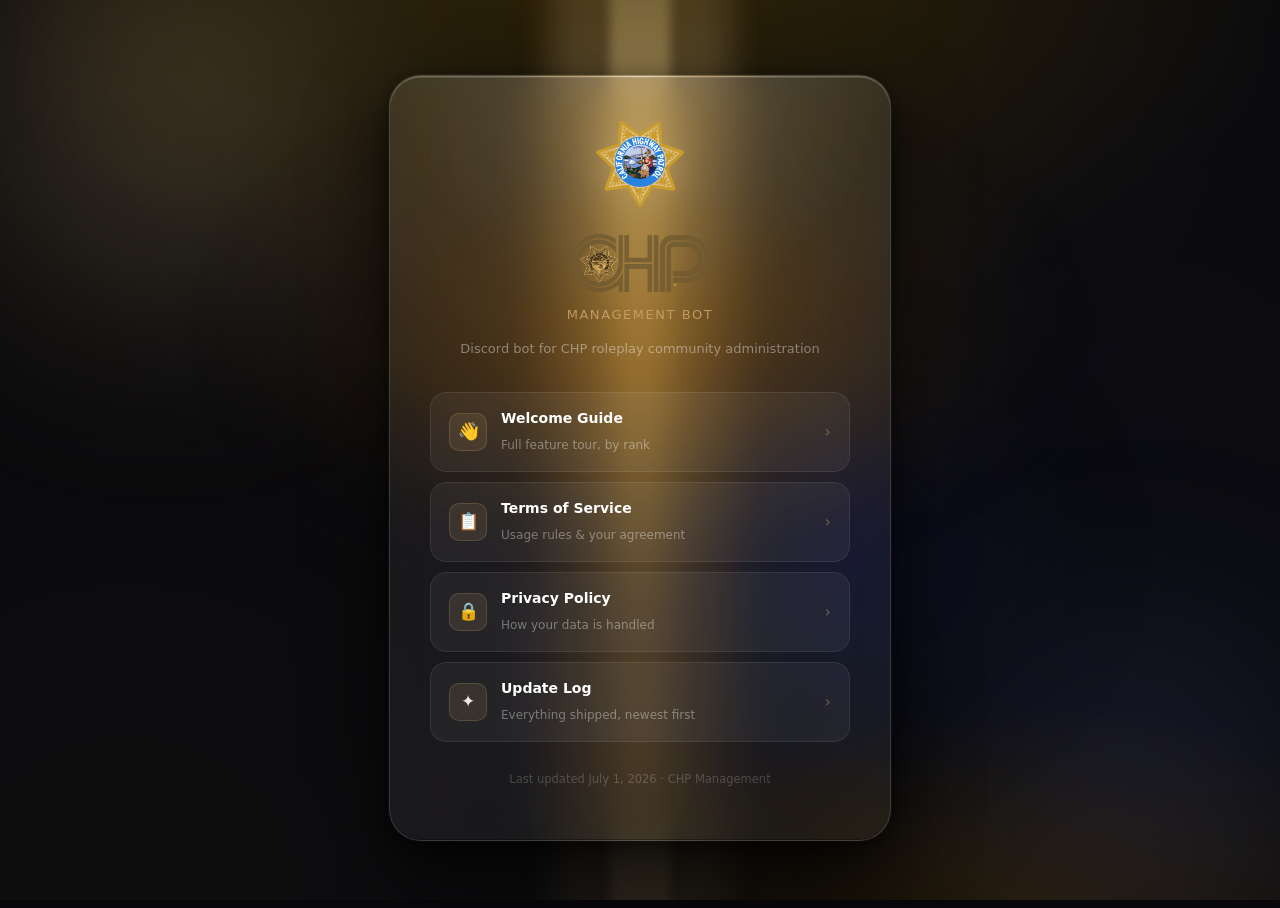
==== commit 2711b98c: "Rebuild glass material as true liquid glass, not frosted chp-theme.css had structural corruption (un" ====
--- a/index.html
+++ b/index.html
@@ -27,35 +27,39 @@
     max-width: calc(100vw - 48px);
     padding: 44px 40px 40px;
     border-radius: 32px;
+    --mx: 50%;
+    --my: 0%;
     background: rgba(255,255,255,0.06);
-    border: 1px solid rgba(255,255,255,0.11);
-    backdrop-filter: blur(56px) saturate(190%);
-    -webkit-backdrop-filter: blur(56px) saturate(190%);
+    border: 1px solid rgba(255,255,255,0.14);
+    backdrop-filter: blur(22px) saturate(180%);
+    -webkit-backdrop-filter: blur(22px) saturate(180%);
     box-shadow:
-      inset 0 1.5px 0 rgba(255,255,255,0.18),
+      inset 0 1.5px 0 rgba(255,255,255,0.24),
       inset 0 -1px 0 rgba(0,0,0,0.3),
       0 32px 80px rgba(0,0,0,0.70),
       0 6px 20px rgba(0,0,0,0.45),
       0 0 0 1px rgba(255,255,255,0.05);
-    animation: hub-appear 0.9s cubic-bezier(0.22,1,0.36,1) both;
+    animation: hub-appear 0.9s var(--ease-smooth) both;
+    transition: border-color 0.3s var(--ease-smooth), box-shadow 0.3s var(--ease-smooth);
     transform-style: preserve-3d;
     will-change: transform;
     text-align: center;
   }
 
-  /* Top specular highlight */
+  /* Specular highlight, tracks the pointer */
   .hub::before {
     content: "";
     position: absolute;
     inset: 0;
     border-radius: inherit;
     background:
-      linear-gradient(140deg,
-        rgba(255,255,255,0.14) 0%,
-        rgba(255,255,255,0.04) 30%,
+      radial-gradient(circle at var(--mx) var(--my),
+        rgba(255,255,255,0.22) 0%,
+        rgba(255,255,255,0.06) 30%,
         transparent 60%);
     pointer-events: none;
     z-index: 0;
+    transition: background 0.2s var(--ease-smooth);
   }
 
   /* Gold top edge */
@@ -87,8 +91,8 @@
     height: 88px;
     object-fit: contain;
     filter: drop-shadow(0 0 20px rgba(201,166,107,0.50));
-    transition: filter 0.4s, transform 0.5s cubic-bezier(0.34,1.56,0.64,1);
-    animation: badge-drop 1.0s cubic-bezier(0.34,1.56,0.64,1) 0.15s both;
+    transition: filter 0.4s var(--ease-smooth), transform 0.5s var(--ease-spring);
+    animation: badge-drop 1.0s var(--ease-spring) 0.15s both;
     cursor: default;
   }
   .hub-badge:hover {
@@ -107,7 +111,7 @@
     margin: 18px auto 6px;
     opacity: 0.80;
     filter: invert(1) brightness(0.75) sepia(1) saturate(2) hue-rotate(0deg);
-    animation: fade-up 0.7s cubic-bezier(0.22,1,0.36,1) 0.25s both;
+    animation: fade-up 0.7s var(--ease-smooth) 0.25s both;
   }
 
   .hub-title {
@@ -117,14 +121,14 @@
     letter-spacing: 0.12em;
     text-transform: uppercase;
     margin-bottom: 6px;
-    animation: fade-up 0.7s cubic-bezier(0.22,1,0.36,1) 0.3s both;
+    animation: fade-up 0.7s var(--ease-smooth) 0.3s both;
   }
 
   .hub-desc {
     font-size: 13px;
     color: rgba(255,255,255,0.40);
     margin-bottom: 32px;
-    animation: fade-up 0.7s cubic-bezier(0.22,1,0.36,1) 0.35s both;
+    animation: fade-up 0.7s var(--ease-smooth) 0.35s both;
   }
 
   /* ── Nav links ── */
@@ -132,7 +136,7 @@
     display: flex;
     flex-direction: column;
     gap: 10px;
-    animation: fade-up 0.7s cubic-bezier(0.22,1,0.36,1) 0.4s both;
+    animation: fade-up 0.7s var(--ease-smooth) 0.4s both;
   }
 
   .hub-link {
@@ -146,10 +150,10 @@
     text-decoration: none;
     color: var(--chp-text);
     transition:
-      background 0.25s cubic-bezier(0.22,1,0.36,1),
-      border-color 0.25s,
-      transform 0.35s cubic-bezier(0.34,1.56,0.64,1),
-      box-shadow 0.25s;
+      background 0.25s var(--ease-smooth),
+      border-color 0.25s var(--ease-smooth),
+      transform 0.35s var(--ease-spring),
+      box-shadow 0.25s var(--ease-smooth);
     position: relative;
     overflow: hidden;
     text-align: left;
@@ -161,7 +165,7 @@
     inset: 0;
     background: linear-gradient(135deg, rgba(255,255,255,0.08) 0%, transparent 50%);
     opacity: 0;
-    transition: opacity 0.3s;
+    transition: opacity 0.3s var(--ease-smooth);
   }
 
   .hub-link:hover {
@@ -181,7 +185,7 @@
     display: flex; align-items: center; justify-content: center;
     flex-shrink: 0;
     font-size: 17px;
-    transition: background 0.25s, transform 0.35s cubic-bezier(0.34,1.56,0.64,1);
+    transition: background 0.25s var(--ease-smooth), transform 0.35s var(--ease-spring);
   }
   .hub-link:hover .hub-link-icon {
     background: rgba(201,166,107,0.20);
@@ -204,7 +208,7 @@
   .hub-link-arrow {
     font-size: 16px;
     color: rgba(201,166,107,0.45);
-    transition: transform 0.3s cubic-bezier(0.34,1.56,0.64,1), color 0.2s;
+    transition: transform 0.3s var(--ease-spring), color 0.2s var(--ease-smooth);
   }
   .hub-link:hover .hub-link-arrow {
     transform: translateX(4px);
@@ -216,7 +220,7 @@
     margin-top: 28px;
     font-size: 11.5px;
     color: rgba(255,255,255,0.20);
-    animation: fade-up 0.6s cubic-bezier(0.22,1,0.36,1) 0.55s both;
+    animation: fade-up 0.6s var(--ease-smooth) 0.55s both;
   }
 
   /* ── Orbs (reuse scene tokens from theme) ── */
@@ -308,6 +312,18 @@
       raf = requestAnimationFrame(tick);
     }
   }
+
+  // Pointer-driven specular highlight, mirrors the .chp-glass effect
+  let highlightRaf = null;
+  hub.addEventListener("pointermove", (e) => {
+    if (highlightRaf) return;
+    highlightRaf = requestAnimationFrame(() => {
+      highlightRaf = null;
+      const rect = hub.getBoundingClientRect();
+      hub.style.setProperty("--mx", `${((e.clientX - rect.left) / rect.width) * 100}%`);
+      hub.style.setProperty("--my", `${((e.clientY - rect.top) / rect.height) * 100}%`);
+    });
+  });
 </script>
 </body>
 </html>
--- a/assets/chp-theme.css
+++ b/assets/chp-theme.css
@@ -1,46 +1,40 @@
-/*
-  CHP Management — Liquid Glass Design System
-  Black/gold palette. Gold (#C9A66B) matches ORANGE_COLOR in utils/constants.py
-  so web pages and Discord embeds read as one brand.
-*/
-
-/* ─── Reset & root tokens ─────────────────────────────────────────────── */
-*, *::before, *::after { box-sizing: border-box; margin: 0; padding: 0; }
-
 :root {
   --chp-black:        #08080b;
   --chp-black-soft:   #111116;
   --chp-gold:         #c9a66b;
   --chp-gold-bright:  #e3c896;
   --chp-gold-dim:     #8a6f41;
+  --chp-gold-soft:    rgba(201,166,107,0.85);
   --chp-text:         #ede9e0;
   --chp-text-muted:   #8a857a;
   --chp-text-faint:   #4a4640;
 
-  /* Glass surface tokens */
-  --glass-bg:           rgba(255,255,255,0.004);
-  --glass-bg-hover:     rgba(255,255,255,0.012);
-  --glass-border:       rgba(255,255,255,0.035);
-  --glass-border-gold:  rgba(201,166,107,0.10);
-  --glass-highlight:    rgba(255,255,255,0.35);
-  --glass-blur:         blur(100px) saturate(240%); /* @kind other */
-  --glass-blur-heavy:   blur(120px) saturate(260%); /* @kind other */
+  /* Liquid glass surface tokens — transparent + lensing, not a milky haze */
+  --glass-tint:         rgba(255,255,255,0.07);
+  --glass-tint-soft:    rgba(255,255,255,0.02);
+  --glass-bg:           rgba(255,255,255,0.05);
+  --glass-bg-hover:     rgba(255,255,255,0.08);
+  --glass-border:       rgba(255,255,255,0.14);
+  --glass-border-gold:  rgba(201,166,107,0.16);
+  --glass-highlight:    rgba(255,255,255,0.55);
+  --glass-blur:         blur(24px) saturate(180%);
+  --glass-blur-heavy:   blur(34px) saturate(200%);
   --glass-shadow:
-    inset 0 1px 0 rgba(255,255,255,0.22),
-    inset 0 -1px 0 rgba(0,0,0,0.06),
-    0 8px 40px rgba(0,0,0,0.18),
-    0 2px 8px  rgba(0,0,0,0.10);
+    inset 0 1px 0 rgba(255,255,255,0.30),
+    inset 0 -1px 0 rgba(0,0,0,0.10),
+    0 8px 32px rgba(0,0,0,0.22),
+    0 2px 8px  rgba(0,0,0,0.12);
   --glass-shadow-raised:
-    inset 0 1.5px 0 rgba(255,255,255,0.30),
-    inset 0 -1px  0 rgba(0,0,0,0.08),
-    0 20px 60px rgba(0,0,0,0.22),
-    0 4px  16px rgba(0,0,0,0.14),
-    0 0 0 1px rgba(255,255,255,0.03);
-
-  /* Easing */
-  --ease-spring:   cubic-bezier(0.34, 1.56, 0.64, 1); /* @kind other */
-  --ease-out-expo: cubic-bezier(0.16, 1, 0.3, 1); /* @kind other */
-  --ease-smooth:   cubic-bezier(0.22, 1, 0.36, 1); /* @kind other */
+    inset 0 1.5px 0 rgba(255,255,255,0.38),
+    inset 0 -1px  0 rgba(0,0,0,0.12),
+    0 20px 50px rgba(0,0,0,0.28),
+    0 4px  16px rgba(0,0,0,0.16),
+    0 0 0 1px rgba(255,255,255,0.05);
+
+  /* Easing — use these everywhere instead of one-off cubic-beziers */
+  --ease-spring:   cubic-bezier(0.34, 1.56, 0.64, 1);
+  --ease-out-expo: cubic-bezier(0.16, 1, 0.3, 1);
+  --ease-smooth:   cubic-bezier(0.22, 1, 0.36, 1);
 }
 
 /* ─── Base ────────────────────────────────────────────────────────────── */
@@ -49,7 +43,7 @@
   color: var(--chp-text);
   font-family: -apple-system, BlinkMacSystemFont, "SF Pro Text", "Segoe UI", system-ui, sans-serif;
   font-size: 16px;
-  line-height: 1.65;
+  line-height: 1.6;
   -webkit-font-smoothing: antialiased;
 }
 
@@ -59,7 +53,6 @@
   overflow-x: hidden;
 }
 
-/* ─── Animated ambient background ────────────────────────────────────── */
 .chp-scene {
   position: fixed;
   inset: 0;
@@ -121,29 +114,26 @@
   100% { opacity: 0;    transform: rotate(-28deg); }
 }
 
-/* Second offset beam */
-.chp-beam-2::before { animation-delay: -7s; }
-.chp-beam-2::after  { animation-delay: -7s; }
-
+/* ─── Ambient orbs ────────────────────────────────────────────────────── */
 .chp-orb {
   position: absolute;
   border-radius: 50%;
+  filter: blur(90px);
+  opacity: 0.85;
   will-change: transform;
 }
 
 .chp-orb-1 {
-  width: 700px; height: 700px;
-  background: radial-gradient(circle, rgba(160,100,0,0.90) 0%, transparent 65%);
-  filter: blur(90px);
-  top: -220px; left: -140px;
-  animation: orb-drift-1 20s ease-in-out infinite;
+  width: 650px; height: 650px;
+  background: radial-gradient(circle, rgba(201,166,107,0.55) 0%, transparent 65%);
+  top: -220px; left: -160px;
+  animation: orb-drift-1 26s ease-in-out infinite;
 }
 .chp-orb-2 {
   width: 580px; height: 580px;
-  background: radial-gradient(circle, rgba(201,166,107,0.55) 0%, transparent 65%);
-  filter: blur(100px);
-  bottom: -140px; right: -100px;
-  animation: orb-drift-2 24s ease-in-out infinite;
+  background: radial-gradient(circle, rgba(120,140,255,0.30) 0%, transparent 65%);
+  bottom: -180px; right: -140px;
+  animation: orb-drift-2 30s ease-in-out infinite;
 }
 .chp-orb-3 {
   width: 420px; height: 420px;
@@ -163,12 +153,12 @@
 }
 
 @keyframes orb-drift-1 {
-  0%,100% { transform: translate(0,0)       scale(1);    }
-  33%      { transform: translate(70px,-50px) scale(1.10); }
-  66%      { transform: translate(-40px,60px) scale(0.92); }
+  0%,100% { transform: translate(0,0)         scale(1);    }
+  33%      { transform: translate(70px,-50px)  scale(1.10); }
+  66%      { transform: translate(-40px,60px)  scale(0.92); }
 }
 @keyframes orb-drift-2 {
-  0%,100% { transform: translate(0,0)        scale(1);    }
+  0%,100% { transform: translate(0,0)         scale(1);    }
   40%      { transform: translate(-60px,-70px) scale(1.12); }
   70%      { transform: translate(50px, 35px)  scale(0.90); }
 }
@@ -181,54 +171,63 @@
   50%      { opacity: 0.90; transform: translateX(-50%) scaleX(1.15); }
 }
 
-/* ─── Glass surface ───────────────────────────────────────────────────── */
+/* ─── Liquid glass surface ──────────────────────────────────────────────
+   Lower blur + visible tint so the scene reads *through* the glass, with
+   a pointer-driven specular highlight (--mx/--my, set by chp-paginate.js
+   and index.html) standing in for real-time refraction. */
 .chp-glass {
   position: relative;
-  background: rgba(255,255,255,0.000);
-  border: 1px solid rgba(255,255,255,0.028);
+  --mx: 50%;
+  --my: 0%;
+
+  background:
+    linear-gradient(180deg, var(--glass-tint), var(--glass-tint-soft)),
+    radial-gradient(circle at var(--mx) var(--my), rgba(255,255,255,0.16), transparent 55%),
+    radial-gradient(circle at bottom right, rgba(0,0,0,0.10), transparent 55%);
+
+  border: 1px solid var(--glass-border);
   border-radius: 20px;
-  backdrop-filter: blur(120px) saturate(260%) brightness(1.06);
-  -webkit-backdrop-filter: blur(120px) saturate(260%) brightness(1.06);
-  box-shadow:
-    inset 0 1px 0 rgba(255,255,255,0.24),
-    inset 0 -1px 0 rgba(0,0,0,0.04),
-    0 8px 40px rgba(0,0,0,0.12),
-    0 2px 8px rgba(0,0,0,0.07);
+
+  backdrop-filter: var(--glass-blur);
+  -webkit-backdrop-filter: var(--glass-blur);
+
+  box-shadow: var(--glass-shadow);
+
+  transform: translateZ(0);
+  will-change: transform, background, box-shadow, border-color;
+
   transition:
+    transform 0.4s var(--ease-spring),
     background 0.3s var(--ease-smooth),
     border-color 0.3s var(--ease-smooth),
-    box-shadow 0.3s var(--ease-smooth),
-    transform 0.4s var(--ease-spring);
-}
-
-/* Top specular highlight — the key Apple liquid glass detail */
+    box-shadow 0.3s var(--ease-smooth);
+}
+
+/* Specular sweep + grain, follows pointer via --mx/--my */
 .chp-glass::before {
   content: "";
   position: absolute;
   inset: 0;
   border-radius: inherit;
   background:
-    linear-gradient(135deg,
-      rgba(255,255,255,0.28) 0%,
-      rgba(255,255,255,0.07) 25%,
-      transparent 50%),
-    linear-gradient(to bottom,
-      rgba(255,255,255,0.12) 0%,
-      transparent 18%),
-    linear-gradient(to top,
-      rgba(0,0,0,0.04) 0%,
-      transparent 20%);
+    radial-gradient(circle at var(--mx) var(--my),
+      rgba(255,255,255,0.30) 0%,
+      rgba(255,255,255,0.08) 30%,
+      transparent 60%),
+    radial-gradient(circle at 10% 20%, rgba(255,255,255,0.04), transparent 40%),
+    radial-gradient(circle at 80% 70%, rgba(255,255,255,0.03), transparent 45%);
   pointer-events: none;
   z-index: 1;
+  transition: background 0.2s var(--ease-smooth);
   animation: shimmer 8s ease-in-out infinite;
 }
 
 @keyframes shimmer {
   0%,100% { opacity: 1; }
-  50%      { opacity: 0.70; }
-}
-
-/* Gold iridescent top edge */
+  50%      { opacity: 0.75; }
+}
+
+/* Thin refracted-light rim along the top edge */
 .chp-glass::after {
   content: "";
   position: absolute;
@@ -236,9 +235,9 @@
   height: 1px;
   background: linear-gradient(90deg,
     transparent 0%,
-    rgba(201,166,107,0.55) 30%,
-    rgba(255,255,255,0.35) 50%,
-    rgba(201,166,107,0.55) 70%,
+    rgba(201,166,107,0.45) 30%,
+    rgba(255,255,255,0.55) 50%,
+    rgba(201,166,107,0.45) 70%,
     transparent 100%);
   border-radius: 1px;
   pointer-events: none;
@@ -249,19 +248,32 @@
 
 .chp-glass-raised {
   box-shadow: var(--glass-shadow-raised);
-  border-color: rgba(255,255,255,0.13);
-}
-
-/* ─── Layout wrapper ─────────────────────────────────────────────────── */
+  border-color: rgba(255,255,255,0.20);
+}
+
+/* Light response on hover — glass brightens and lifts, no harsh zoom */
+.chp-glass:hover {
+  border-color: rgba(201,166,107,0.30);
+  box-shadow:
+    inset 0 1px 0 rgba(255,255,255,0.36),
+    inset 0 -1px 0 rgba(0,0,0,0.08),
+    0 16px 46px rgba(0,0,0,0.26),
+    0 0 0 1px rgba(201,166,107,0.12);
+}
+
+.chp-glass.chp-glass-card:hover {
+  transform: translateY(-2px);
+}
+
+/* ─── Layout ──────────────────────────────────────────────────────────── */
 .chp-wrap {
   position: relative;
-  z-index: 1;
-  max-width: 880px;
+  z-index: 2;
+  max-width: 920px;
   margin: 0 auto;
-  padding: 56px 24px 160px;
-}
-
-/* ─── Page header ────────────────────────────────────────────────────── */
+  padding: 64px 22px 140px;
+}
+
 .chp-header {
   display: flex;
   align-items: center;
@@ -290,12 +302,12 @@
   color: #fff;
   margin-bottom: 4px;
 }
+
 .chp-subtitle {
   color: var(--chp-text-muted);
   font-size: 13.5px;
 }
 
-/* ─── Typography ─────────────────────────────────────────────────────── */
 h2 {
   font-size: 18px;
   font-weight: 650;
@@ -309,7 +321,7 @@
 p, li { font-size: 14.5px; color: var(--chp-text); }
 ul, ol { padding-left: 22px; }
 li { margin-bottom: 5px; }
-a { color: var(--chp-gold-bright); transition: color 0.2s; }
+a { color: var(--chp-gold-bright); transition: color 0.2s var(--ease-smooth); }
 a:hover { color: #fff; }
 strong { color: rgba(255,255,255,0.95); }
 code {
@@ -322,46 +334,45 @@
   color: var(--chp-gold-bright);
 }
 
-/* ─── Glass card (content block) ─────────────────────────────────────── */
 .chp-glass.chp-glass-card {
   padding: 28px 32px;
-  margin: 18px 0;
+  margin: 16px 0;
   border-radius: 22px;
   animation: fade-up 0.6s var(--ease-out-expo) both;
 }
 
-/* ─── Notice (gold-tinted info box) ─────────────────────────────────── */
 .chp-notice {
-  background: rgba(201,166,107,0.000);
-  border: 1px solid rgba(201,166,107,0.10);
+  background: rgba(201,166,107,0.05);
+  border: 1px solid rgba(201,166,107,0.16);
   border-radius: 16px;
   padding: 16px 22px;
   margin: 20px 0;
   font-size: 14px;
   line-height: 1.7;
   animation: fade-up 0.5s var(--ease-out-expo) 0.1s both;
-  backdrop-filter: blur(80px) saturate(220%);
-  -webkit-backdrop-filter: blur(80px) saturate(220%);
-}
-
-/* ─── Panel (dark inset block) ──────────────────────────────────────── */
+  backdrop-filter: var(--glass-blur);
+  -webkit-backdrop-filter: var(--glass-blur);
+}
+
 .chp-panel {
-  background: rgba(0,0,0,0.03);
-  border: 1px solid rgba(201,166,107,0.08);
+  background: rgba(255,255,255,0.03);
+  border: 1px solid rgba(201,166,107,0.10);
   border-radius: 14px;
-  padding: 16px 22px;
+  padding: 16px 18px;
   margin: 14px 0;
-  backdrop-filter: blur(60px);
-  -webkit-backdrop-filter: blur(60px);
-}
-
-/* ─── Tables ─────────────────────────────────────────────────────────── */
+  backdrop-filter: blur(16px) saturate(150%);
+  -webkit-backdrop-filter: blur(16px) saturate(150%);
+}
+
 table {
   width: 100%;
   border-collapse: collapse;
-  margin: 14px 0 22px;
+  margin: 14px 0 20px;
   font-size: 13.5px;
-}
+  border-radius: 12px;
+  overflow: hidden;
+}
+
 th, td {
   border: 1px solid rgba(201,166,107,0.18);
   padding: 9px 14px;
@@ -375,9 +386,8 @@
   font-size: 13px;
   letter-spacing: 0.01em;
 }
-tr:hover td { background: rgba(255,255,255,0.02); }
-
-/* ─── TOC ────────────────────────────────────────────────────────────── */
+tr:hover td { background: rgba(255,255,255,0.03); transition: background 0.2s var(--ease-smooth); }
+
 .chp-toc {
   display: flex;
   flex-direction: column;
@@ -385,6 +395,7 @@
   margin-bottom: 20px;
   animation: fade-up 0.5s var(--ease-out-expo) 0.15s both;
 }
+
 .chp-toc strong {
   font-size: 11px;
   letter-spacing: 0.08em;
@@ -393,6 +404,7 @@
   padding: 0 4px 8px;
   display: block;
 }
+
 .chp-toc a {
   display: block;
   padding: 7px 4px;
@@ -400,11 +412,12 @@
   text-decoration: none;
   border-bottom: 1px solid rgba(201,166,107,0.10);
   color: var(--chp-text);
-  transition: color 0.2s, padding-left 0.25s var(--ease-spring);
-}
+  transition: color 0.25s var(--ease-smooth), padding-left 0.25s var(--ease-spring);
+}
+
 .chp-toc a:hover {
-  color: var(--chp-gold-bright);
   padding-left: 10px;
+  color: var(--chp-gold-soft);
 }
 
 /* ─── Pagination: page wrappers ─────────────────────────────────────── */
@@ -415,10 +428,10 @@
 }
 .chp-page.is-active {
   display: block;
-  animation: page-in 0.42s var(--ease-out-expo) both;
+  animation: page-in 0.45s var(--ease-out-expo) both;
 }
 .chp-page.is-leaving {
-  animation: page-out 0.28s var(--ease-smooth) forwards;
+  animation: page-out 0.3s var(--ease-smooth) forwards;
 }
 
 @keyframes page-in {
@@ -427,120 +440,179 @@
 }
 @keyframes page-out {
   from { opacity: 1; transform: translateY(0)    scale(1); }
-  to   { opacity: 0; transform: translateY(-8px) scale(1.005); }
-}
-
-/* ─── Floating dock ─────────────────────────────────────────────────── */
+  to   { opacity: 0; transform: translateY(-10px) scale(1.01); }
+}
+
+/* ─── Floating pagination dock ───────────────────────────────────────── */
 .chp-dock {
   position: fixed;
-  left: 50%; bottom: 28px;
+  display: flex;
+  align-items: center;
+  gap: 8px;
+
+  left: 50%;
+  bottom: 26px;
   transform: translateX(-50%);
   z-index: 100;
-  display: flex;
-  align-items: center;
-  gap: 6px;
-  padding: 8px 12px;
+
+  padding: 10px 14px;
   border-radius: 999px;
-  background: rgba(8,8,11,0.35);
-  border: 1px solid rgba(255,255,255,0.07);
-  backdrop-filter: blur(60px) saturate(220%);
-  -webkit-backdrop-filter: blur(60px) saturate(220%);
+
+  background:
+    linear-gradient(180deg, rgba(255,255,255,0.10), rgba(255,255,255,0.02)),
+    rgba(8,8,11,0.30);
+  border: 1px solid rgba(255,255,255,0.14);
+
+  backdrop-filter: blur(22px) saturate(180%);
+  -webkit-backdrop-filter: blur(22px) saturate(180%);
+
   box-shadow:
-    inset 0 1px 0 rgba(255,255,255,0.16),
-    inset 0 -1px 0 rgba(0,0,0,0.15),
-    0 12px 40px rgba(0,0,0,0.35),
-    0 2px 8px rgba(0,0,0,0.20);
-  animation: dock-rise 0.7s var(--ease-spring) 0.3s both;
+    inset 0 1px 0 rgba(255,255,255,0.24),
+    0 16px 50px rgba(0,0,0,0.40);
+
+  animation: dock-rise 0.9s var(--ease-spring);
+  transition: box-shadow 0.3s var(--ease-smooth), border-color 0.3s var(--ease-smooth);
 }
 
 @keyframes dock-rise {
-  from { opacity: 0; transform: translateX(-50%) translateY(20px); }
+  from { opacity: 0; transform: translateX(-50%) translateY(18px); }
   to   { opacity: 1; transform: translateX(-50%) translateY(0); }
 }
 
+/* subtle gold horizon line */
 .chp-dock::before {
   content: "";
   position: absolute;
-  top: 0; left: 20%; right: 20%;
+  top: 0;
+  left: 18%;
+  right: 18%;
   height: 1px;
-  background: linear-gradient(90deg, transparent, rgba(201,166,107,0.50), transparent);
-  border-radius: 1px;
-}
-
+  background: linear-gradient(90deg,
+    transparent,
+    rgba(201,166,107,0.55),
+    transparent);
+}
+
+/* dock buttons */
 .chp-dock button {
   background: transparent;
   border: none;
-  color: var(--chp-gold-bright);
-  font-size: 20px;
-  line-height: 1;
+  color: var(--chp-gold-soft);
+  font-size: 18px;
+  padding: 6px 10px;
+  border-radius: 999px;
   cursor: pointer;
-  padding: 6px 12px;
-  border-radius: 999px;
-  transition: background 0.2s var(--ease-smooth), transform 0.25s var(--ease-spring);
-  font-family: inherit;
-}
+  transition:
+    transform 0.25s var(--ease-spring),
+    background 0.25s var(--ease-smooth);
+}
+
 .chp-dock button:hover:not(:disabled) {
   background: rgba(201,166,107,0.14);
-  transform: scale(1.1);
-}
-.chp-dock button:active:not(:disabled) { transform: scale(0.92); }
-.chp-dock button:disabled { opacity: 0.25; cursor: default; }
-
+  transform: translateY(-1px);
+}
+
+.chp-dock button:active:not(:disabled) {
+  transform: scale(0.92);
+}
+
+.chp-dock button:disabled {
+  opacity: 0.3;
+}
+
+/* page indicator */
 .chp-dock-label {
-  font-size: 12.5px;
-  color: var(--chp-text-muted);
-  min-width: 56px;
+  font-size: 12px;
+  color: rgba(237,233,224,0.65);
+  min-width: 60px;
   text-align: center;
   font-variant-numeric: tabular-nums;
-  letter-spacing: 0.02em;
-}
-
-/* ─── Badge tags (feature/fix labels) ───────────────────────────────── */
-.chp-badge-tag {
-  display: inline-block;
-  font-size: 10.5px;
-  font-weight: 700;
-  text-transform: uppercase;
-  letter-spacing: 0.06em;
-  padding: 2px 9px;
-  border-radius: 999px;
-  margin-right: 8px;
-}
-.chp-badge-tag.feature {
-  background: rgba(201,166,107,0.16);
-  color: var(--chp-gold-bright);
-  border: 1px solid rgba(201,166,107,0.30);
-}
-.chp-badge-tag.fix {
-  background: rgba(59,165,93,0.14);
-  color: #8fe0ab;
-  border: 1px solid rgba(59,165,93,0.28);
-}
-
-/* ─── Footer ─────────────────────────────────────────────────────────── */
-footer.chp-footer {
-  margin-top: 52px;
-  padding-top: 20px;
-  border-top: 1px solid var(--glass-border-gold);
-  color: var(--chp-text-faint);
-  font-size: 12.5px;
-  line-height: 1.6;
-}
-
-/* ─── Entry animations ───────────────────────────────────────────────── */
-@keyframes fade-up {
-  from { opacity: 0; transform: translateY(18px); }
-  to   { opacity: 1; transform: translateY(0); }
-}
-
-/* Staggered animation for glass cards */
-.chp-glass.chp-glass-card:nth-child(1) { animation-delay: 0.05s; }
-.chp-glass.chp-glass-card:nth-child(2) { animation-delay: 0.12s; }
-.chp-glass.chp-glass-card:nth-child(3) { animation-delay: 0.19s; }
-.chp-glass.chp-glass-card:nth-child(4) { animation-delay: 0.26s; }
-.chp-glass.chp-glass-card:nth-child(5) { animation-delay: 0.33s; }
-
-/* ─── Reduced-motion safety ──────────────────────────────────────────── */
-@media (prefers-reduced-motion: reduce) {
-  *, *::before, *::after { animation: none !important; transition-duration: 0.01ms !important; }
-}
+}
+
+/* ─── Fallbacks ───────────────────────────────────────────────────────── */
+@supports not (backdrop-filter: blur(1px)) {
+  .chp-glass,
+  .chp-dock,
+  .chp-header,
+  .chp-notice {
+    background: rgba(20,20,25,0.92);
+    backdrop-filter: none;
+  }
+}
+
+@media (max-width: 768px) {
+  .chp-wrap {
+    padding: 48px 14px 120px;
+  }
+
+  .chp-header {
+    flex-direction: column;
+    align-items: flex-start;
+    gap: 10px;
+  }
+
+  .chp-glass.chp-glass-card {
+    padding: 18px 16px;
+    border-radius: 18px;
+  }
+
+  .chp-dock {
+    bottom: 18px;
+    padding: 8px 10px;
+    gap: 6px;
+  }
+
+  .chp-dock-label {
+    font-size: 11px;
+    min-width: 50px;
+  }
+
+  h2 { font-size: 16px; }
+  p, li { font-size: 14px; }
+}
+
+@media (max-resolution: 1dppx) {
+  .chp-glass,
+  .chp-dock,
+  .chp-header,
+  .chp-notice {
+    backdrop-filter: blur(14px) saturate(140%);
+    -webkit-backdrop-filter: blur(14px) saturate(140%);
+  }
+}
+
+/* ─── Global motion & polish ─────────────────────────────────────────── */
+html {
+  scroll-behavior: smooth;
+}
+
+img, video {
+  transform: translateZ(0);
+}
+
+body::after {
+  content: "";
+  position: fixed;
+  inset: 0;
+  pointer-events: none;
+  z-index: 0;
+  background:
+    radial-gradient(circle at 50% 0%, rgba(255,255,255,0.03), transparent 60%),
+    radial-gradient(circle at 10% 100%, rgba(201,166,107,0.04), transparent 55%),
+    radial-gradient(circle at 90% 50%, rgba(120,140,255,0.03), transparent 60%);
+  mix-blend-mode: screen;
+  opacity: 0.7;
+}
+
+html, body {
+  max-width: 100vw;
+  overflow-x: hidden;
+}
+
+.chp-glass,
+.chp-glass-card,
+.chp-header,
+.chp-dock {
+  position: relative;
+  transform-style: preserve-3d;
+}
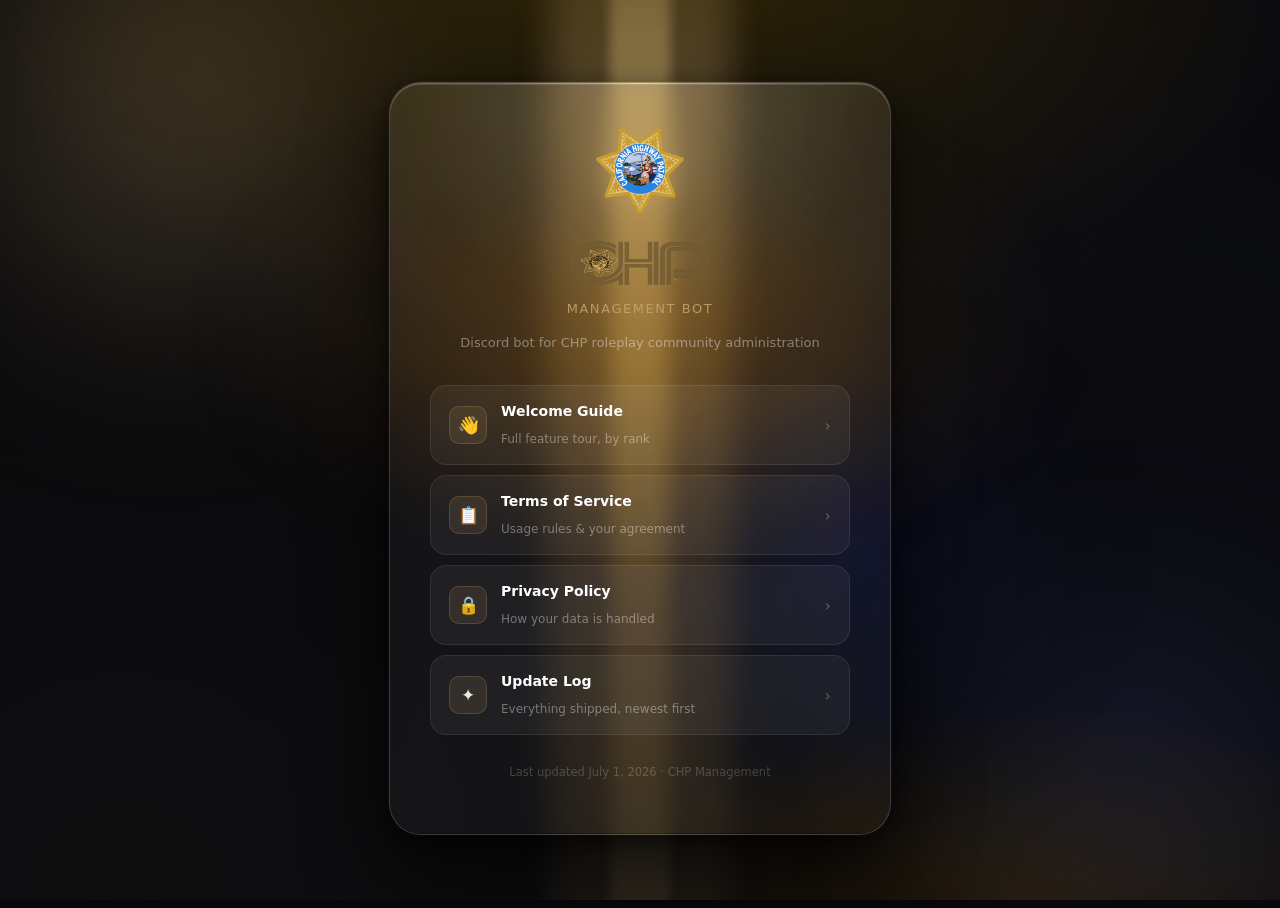
==== commit 11bff594: "Fix pagination dock positioning, reduce blur further, improve readability A duplicated .chp-dock rul" ====
--- a/index.html
+++ b/index.html
@@ -29,10 +29,10 @@
     border-radius: 32px;
     --mx: 50%;
     --my: 0%;
-    background: rgba(255,255,255,0.06);
-    border: 1px solid rgba(255,255,255,0.14);
-    backdrop-filter: blur(22px) saturate(180%);
-    -webkit-backdrop-filter: blur(22px) saturate(180%);
+    background: rgba(255,255,255,0.04);
+    border: 1px solid rgba(255,255,255,0.16);
+    backdrop-filter: blur(10px) saturate(160%);
+    -webkit-backdrop-filter: blur(10px) saturate(160%);
     box-shadow:
       inset 0 1.5px 0 rgba(255,255,255,0.24),
       inset 0 -1px 0 rgba(0,0,0,0.3),
@@ -241,8 +241,8 @@
 </div>
 
 <main class="hub" id="hub" role="main">
-  <img class="hub-badge" src="assets/images/chp-badge.png" alt="California Highway Patrol badge" draggable="false">
-  <img class="hub-wordmark" src="assets/images/chp-wordmark.png" alt="CHP wordmark">
+  <img class="hub-badge" src="assets/images/chp-badge.png" width="88" height="88" alt="California Highway Patrol badge" draggable="false">
+  <img class="hub-wordmark" src="assets/images/chp-wordmark.png" width="140" height="44" alt="CHP wordmark">
   <p class="hub-title">Management Bot</p>
   <p class="hub-desc">Discord bot for CHP roleplay community administration</p>
 
--- a/assets/chp-theme.css
+++ b/assets/chp-theme.css
@@ -9,16 +9,18 @@
   --chp-text-muted:   #8a857a;
   --chp-text-faint:   #4a4640;
 
-  /* Liquid glass surface tokens — transparent + lensing, not a milky haze */
-  --glass-tint:         rgba(255,255,255,0.07);
-  --glass-tint-soft:    rgba(255,255,255,0.02);
-  --glass-bg:           rgba(255,255,255,0.05);
-  --glass-bg-hover:     rgba(255,255,255,0.08);
-  --glass-border:       rgba(255,255,255,0.14);
-  --glass-border-gold:  rgba(201,166,107,0.16);
+  /* Liquid glass surface tokens — thin, transparent, barely-there blur.
+     Just enough blur to keep text legible over the busy scene; everything
+     else is transparency + a moving specular highlight, not haze. */
+  --glass-tint:         rgba(255,255,255,0.045);
+  --glass-tint-soft:    rgba(255,255,255,0.01);
+  --glass-bg:           rgba(255,255,255,0.03);
+  --glass-bg-hover:     rgba(255,255,255,0.05);
+  --glass-border:       rgba(255,255,255,0.16);
+  --glass-border-gold:  rgba(201,166,107,0.18);
   --glass-highlight:    rgba(255,255,255,0.55);
-  --glass-blur:         blur(24px) saturate(180%);
-  --glass-blur-heavy:   blur(34px) saturate(200%);
+  --glass-blur:         blur(8px) saturate(160%);
+  --glass-blur-heavy:   blur(14px) saturate(180%);
   --glass-shadow:
     inset 0 1px 0 rgba(255,255,255,0.30),
     inset 0 -1px 0 rgba(0,0,0,0.10),
@@ -305,7 +307,8 @@
 
 .chp-subtitle {
   color: var(--chp-text-muted);
-  font-size: 13.5px;
+  font-size: 14px;
+  line-height: 1.55;
 }
 
 h2 {
@@ -317,8 +320,8 @@
   padding-left: 14px;
   border-left: 2.5px solid var(--chp-gold);
 }
-h3 { font-size: 14.5px; font-weight: 600; color: rgba(255,255,255,0.88); margin-top: 20px; }
-p, li { font-size: 14.5px; color: var(--chp-text); }
+h3 { font-size: 15px; font-weight: 600; color: rgba(255,255,255,0.88); margin-top: 20px; }
+p, li { font-size: 15px; line-height: 1.65; color: var(--chp-text); }
 ul, ol { padding-left: 22px; }
 li { margin-bottom: 5px; }
 a { color: var(--chp-gold-bright); transition: color 0.2s var(--ease-smooth); }
@@ -360,15 +363,15 @@
   border-radius: 14px;
   padding: 16px 18px;
   margin: 14px 0;
-  backdrop-filter: blur(16px) saturate(150%);
-  -webkit-backdrop-filter: blur(16px) saturate(150%);
+  backdrop-filter: blur(6px) saturate(140%);
+  -webkit-backdrop-filter: blur(6px) saturate(140%);
 }
 
 table {
   width: 100%;
   border-collapse: collapse;
   margin: 14px 0 20px;
-  font-size: 13.5px;
+  font-size: 14px;
   border-radius: 12px;
   overflow: hidden;
 }
@@ -408,7 +411,7 @@
 .chp-toc a {
   display: block;
   padding: 7px 4px;
-  font-size: 13.5px;
+  font-size: 14px;
   text-decoration: none;
   border-bottom: 1px solid rgba(201,166,107,0.10);
   color: var(--chp-text);
@@ -463,8 +466,8 @@
     rgba(8,8,11,0.30);
   border: 1px solid rgba(255,255,255,0.14);
 
-  backdrop-filter: blur(22px) saturate(180%);
-  -webkit-backdrop-filter: blur(22px) saturate(180%);
+  backdrop-filter: blur(10px) saturate(160%);
+  -webkit-backdrop-filter: blur(10px) saturate(160%);
 
   box-shadow:
     inset 0 1px 0 rgba(255,255,255,0.24),
@@ -571,16 +574,6 @@
   p, li { font-size: 14px; }
 }
 
-@media (max-resolution: 1dppx) {
-  .chp-glass,
-  .chp-dock,
-  .chp-header,
-  .chp-notice {
-    backdrop-filter: blur(14px) saturate(140%);
-    -webkit-backdrop-filter: blur(14px) saturate(140%);
-  }
-}
-
 /* ─── Global motion & polish ─────────────────────────────────────────── */
 html {
   scroll-behavior: smooth;
@@ -611,8 +604,7 @@
 
 .chp-glass,
 .chp-glass-card,
-.chp-header,
-.chp-dock {
+.chp-header {
   position: relative;
   transform-style: preserve-3d;
 }
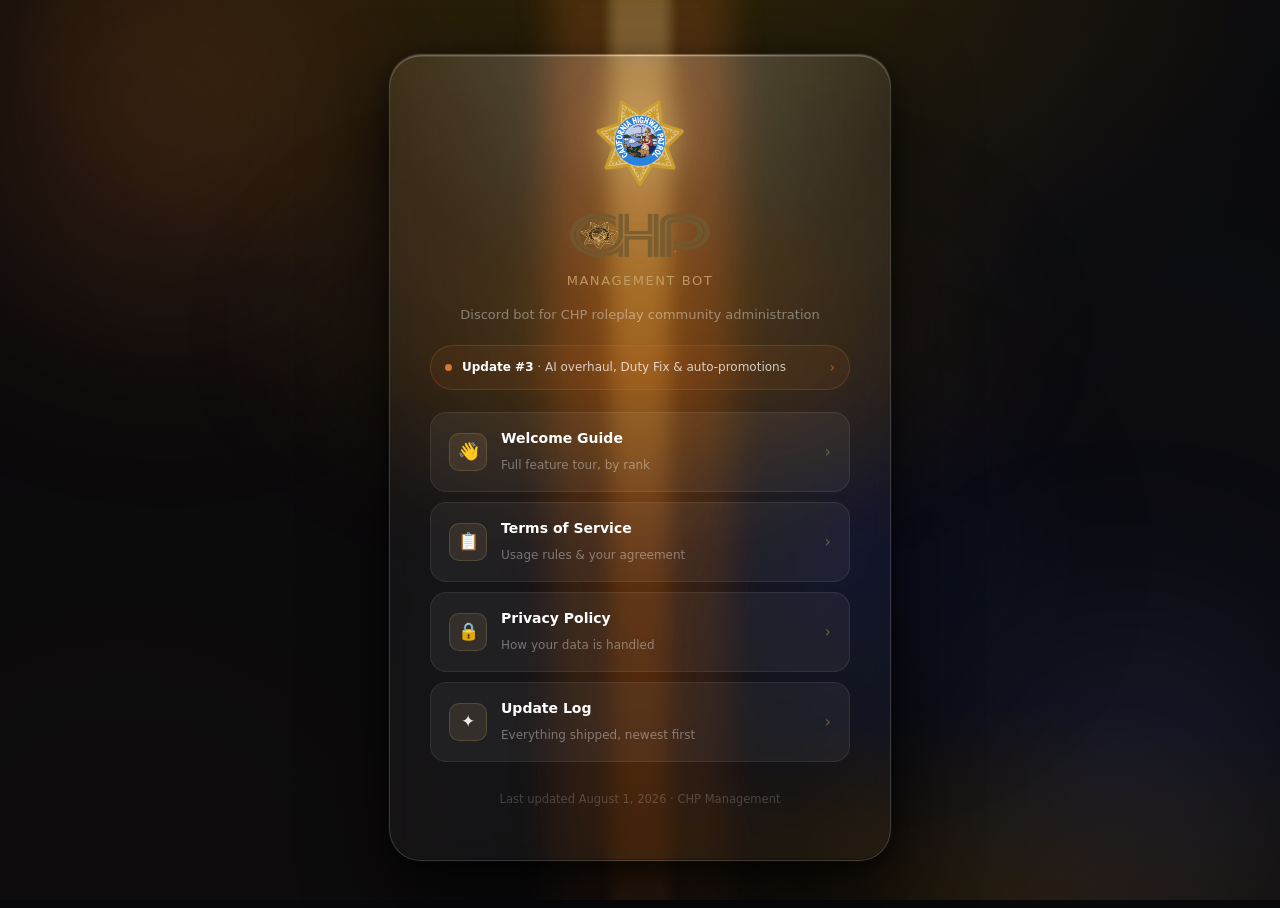
==== commit ed32795f: "Overhaul changelog UI: hero cards, categories, odometer numbers, timeline rail Restructures the flat" ====
--- a/index.html
+++ b/index.html
@@ -127,9 +127,60 @@
   .hub-desc {
     font-size: 13px;
     color: rgba(255,255,255,0.40);
-    margin-bottom: 32px;
+    margin-bottom: 20px;
     animation: fade-up 0.7s var(--ease-smooth) 0.35s both;
   }
+
+  /* ── Latest update banner ── */
+  .hub-latest {
+    display: flex;
+    align-items: center;
+    gap: 10px;
+    padding: 10px 14px;
+    margin-bottom: 22px;
+    border-radius: 999px;
+    background: rgba(217,118,47,0.08);
+    border: 1px solid rgba(217,118,47,0.22);
+    text-decoration: none;
+    animation: fade-up 0.7s var(--ease-smooth) 0.38s both;
+    transition: background 0.25s var(--ease-smooth), border-color 0.25s var(--ease-smooth),
+                transform 0.25s var(--ease-spring);
+  }
+  .hub-latest:hover {
+    background: rgba(217,118,47,0.14);
+    border-color: rgba(217,118,47,0.40);
+    transform: translateY(-1px);
+  }
+  .hub-latest:active { transform: scale(0.98); }
+  .hub-latest-dot {
+    width: 7px; height: 7px;
+    border-radius: 50%;
+    background: var(--chp-gold-bright);
+    flex-shrink: 0;
+    box-shadow: 0 0 0 0 rgba(217,118,47,0.55);
+    animation: hub-latest-pulse 2.4s ease-in-out infinite;
+  }
+  @keyframes hub-latest-pulse {
+    0%   { box-shadow: 0 0 0 0 rgba(217,118,47,0.45); }
+    70%  { box-shadow: 0 0 0 7px rgba(217,118,47,0); }
+    100% { box-shadow: 0 0 0 0 rgba(217,118,47,0); }
+  }
+  .hub-latest-text {
+    flex: 1;
+    text-align: left;
+    font-size: 12px;
+    color: rgba(255,255,255,0.75);
+    overflow: hidden;
+    text-overflow: ellipsis;
+    white-space: nowrap;
+  }
+  .hub-latest-text strong { color: #fff; font-weight: 700; }
+  .hub-latest-arrow {
+    font-size: 14px;
+    color: rgba(217,118,47,0.65);
+    transition: transform 0.25s var(--ease-spring);
+  }
+  .hub-latest:hover .hub-latest-arrow { transform: translateX(3px); }
 
   /* ── Nav links ── */
   .hub-links {
@@ -245,6 +296,12 @@
   <img class="hub-wordmark" src="assets/images/chp-wordmark.png" width="140" height="44" alt="CHP wordmark">
   <p class="hub-title">Management Bot</p>
   <p class="hub-desc">Discord bot for CHP roleplay community administration</p>
+
+  <a class="hub-latest" href="changelog.html">
+    <span class="hub-latest-dot" aria-hidden="true"></span>
+    <span class="hub-latest-text"><strong>Update #3</strong> &middot; AI overhaul, Duty Fix &amp; auto-promotions</span>
+    <span class="hub-latest-arrow">›</span>
+  </a>
 
   <nav class="hub-links" aria-label="Legal documents">
     <a class="hub-link" href="welcome.html">
@@ -281,7 +338,7 @@
     </a>
   </nav>
 
-  <p class="hub-foot">Last updated July 1, 2026 &middot; CHP Management</p>
+  <p class="hub-foot">Last updated August 1, 2026 &middot; CHP Management</p>
 </main>
 
 <script>
--- a/assets/chp-theme.css
+++ b/assets/chp-theme.css
@@ -1,37 +1,53 @@
+/* Bug fix: any element's own class setting an unconditional `display`
+   (flex/grid/block/etc) beats the browser's UA-stylesheet
+   `[hidden] { display: none }` rule at equal specificity - author styles
+   always win ties over UA styles. Concretely: an element with both a
+   layout class and the `hidden` attribute stays visible regardless of
+   `.hidden = true` in JS, unless something re-asserts `display: none` at
+   equal-or-higher priority. This global rule guarantees `hidden` always
+   wins site-wide, on every page that loads this stylesheet, instead of
+   requiring every future `class="foo" hidden` element to be remembered
+   and special-cased one at a time. */
+[hidden] { display: none !important; }
+
 :root {
   --chp-black:        #08080b;
   --chp-black-soft:   #111116;
-  --chp-gold:         #c9a66b;
-  --chp-gold-bright:  #e3c896;
-  --chp-gold-dim:     #8a6f41;
-  --chp-gold-soft:    rgba(201,166,107,0.85);
+  /* Dark orange/black palette (was gold) - and deliberately less saturated/
+     bright than the old gold (#e3c896 -> #d9762f) since this replaces a
+     palette that was reported as too glowy/eye-straining, not just a
+     different hue on the same brightness. */
+  --chp-gold:         #c2661f;
+  --chp-gold-bright:  #d9762f;
+  --chp-gold-dim:     #7a4318;
+  --chp-gold-soft:    rgba(194,102,31,0.8);
   --chp-text:         #ede9e0;
   --chp-text-muted:   #8a857a;
   --chp-text-faint:   #4a4640;
 
-  /* Liquid glass surface tokens — thin, transparent, barely-there blur.
-     Just enough blur to keep text legible over the busy scene; everything
-     else is transparency + a moving specular highlight, not haze. */
-  --glass-tint:         rgba(255,255,255,0.045);
-  --glass-tint-soft:    rgba(255,255,255,0.01);
-  --glass-bg:           rgba(255,255,255,0.03);
-  --glass-bg-hover:     rgba(255,255,255,0.05);
-  --glass-border:       rgba(255,255,255,0.16);
-  --glass-border-gold:  rgba(201,166,107,0.18);
-  --glass-highlight:    rgba(255,255,255,0.55);
-  --glass-blur:         blur(8px) saturate(160%);
-  --glass-blur-heavy:   blur(14px) saturate(180%);
+  /* Liquid glass surface tokens - blur/saturate/shadow all turned down from
+     the original "liquid glass" treatment (reported as excessive glow /
+     hard on the eyes). Surfaces are now closer to plain flat panels: less
+     blur, less saturation boost, and shadows/highlights roughly halved. */
+  --glass-tint:         rgba(255,255,255,0.03);
+  --glass-tint-soft:    rgba(255,255,255,0.008);
+  --glass-bg:           rgba(255,255,255,0.025);
+  --glass-bg-hover:     rgba(255,255,255,0.04);
+  --glass-border:       rgba(255,255,255,0.10);
+  --glass-border-gold:  rgba(194,102,31,0.14);
+  --glass-highlight:    rgba(255,255,255,0.22);
+  --glass-blur:         blur(4px) saturate(120%);
+  --glass-blur-heavy:   blur(7px) saturate(130%);
   --glass-shadow:
-    inset 0 1px 0 rgba(255,255,255,0.30),
+    inset 0 1px 0 rgba(255,255,255,0.14),
     inset 0 -1px 0 rgba(0,0,0,0.10),
-    0 8px 32px rgba(0,0,0,0.22),
-    0 2px 8px  rgba(0,0,0,0.12);
+    0 4px 16px rgba(0,0,0,0.18),
+    0 1px 4px  rgba(0,0,0,0.10);
   --glass-shadow-raised:
-    inset 0 1.5px 0 rgba(255,255,255,0.38),
+    inset 0 1px 0 rgba(255,255,255,0.18),
     inset 0 -1px  0 rgba(0,0,0,0.12),
-    0 20px 50px rgba(0,0,0,0.28),
-    0 4px  16px rgba(0,0,0,0.16),
-    0 0 0 1px rgba(255,255,255,0.05);
+    0 10px 28px rgba(0,0,0,0.24),
+    0 2px  8px rgba(0,0,0,0.14);
 
   /* Easing — use these everywhere instead of one-off cubic-beziers */
   --ease-spring:   cubic-bezier(0.34, 1.56, 0.64, 1);
@@ -86,8 +102,8 @@
   left: -90px;
   background: linear-gradient(to bottom,
     transparent 0%,
-    rgba(201,166,107,0.18) 20%,
-    rgba(201,166,107,0.08) 55%,
+    rgba(194,102,31,0.18) 20%,
+    rgba(194,102,31,0.08) 55%,
     transparent 100%);
   filter: blur(18px);
   animation: beam-sweep 14s ease-in-out infinite;
@@ -102,7 +118,7 @@
   background: linear-gradient(to bottom,
     transparent 0%,
     rgba(255,220,140,0.22) 20%,
-    rgba(201,166,107,0.10) 55%,
+    rgba(194,102,31,0.10) 55%,
     transparent 100%);
   filter: blur(6px);
   animation: beam-sweep 14s ease-in-out infinite;
@@ -122,12 +138,19 @@
   border-radius: 50%;
   filter: blur(90px);
   opacity: 0.85;
-  will-change: transform;
+  will-change: transform, translate;
+  /* Scroll-linked parallax offset (page script sets --chp-parallax-y
+     continuously as you scroll). Uses the standalone `translate` property
+     rather than folding into `transform` deliberately - `translate` and
+     `transform` compose additively (CSS Transforms Level 2), so this layers
+     on top of each orb's own orb-drift-N keyframe animation (which already
+     owns `transform`) instead of fighting it for the same property. */
+  translate: 0 var(--chp-parallax-y, 0px);
 }
 
 .chp-orb-1 {
   width: 650px; height: 650px;
-  background: radial-gradient(circle, rgba(201,166,107,0.55) 0%, transparent 65%);
+  background: radial-gradient(circle, rgba(194,102,31,0.55) 0%, transparent 65%);
   top: -220px; left: -160px;
   animation: orb-drift-1 26s ease-in-out infinite;
 }
@@ -237,9 +260,9 @@
   height: 1px;
   background: linear-gradient(90deg,
     transparent 0%,
-    rgba(201,166,107,0.45) 30%,
+    rgba(194,102,31,0.45) 30%,
     rgba(255,255,255,0.55) 50%,
-    rgba(201,166,107,0.45) 70%,
+    rgba(194,102,31,0.45) 70%,
     transparent 100%);
   border-radius: 1px;
   pointer-events: none;
@@ -255,12 +278,12 @@
 
 /* Light response on hover — glass brightens and lifts, no harsh zoom */
 .chp-glass:hover {
-  border-color: rgba(201,166,107,0.30);
+  border-color: rgba(194,102,31,0.30);
   box-shadow:
     inset 0 1px 0 rgba(255,255,255,0.36),
     inset 0 -1px 0 rgba(0,0,0,0.08),
     0 16px 46px rgba(0,0,0,0.26),
-    0 0 0 1px rgba(201,166,107,0.12);
+    0 0 0 1px rgba(194,102,31,0.12);
 }
 
 .chp-glass.chp-glass-card:hover {
@@ -289,11 +312,11 @@
 .chp-badge {
   width: 68px; height: 68px;
   object-fit: contain;
-  filter: drop-shadow(0 0 16px rgba(201,166,107,0.45));
+  filter: drop-shadow(0 0 16px rgba(194,102,31,0.45));
   transition: filter 0.4s var(--ease-smooth), transform 0.4s var(--ease-spring);
 }
 .chp-badge:hover {
-  filter: drop-shadow(0 0 28px rgba(201,166,107,0.70));
+  filter: drop-shadow(0 0 28px rgba(194,102,31,0.70));
   transform: scale(1.05) rotate(-2deg);
 }
 
@@ -345,8 +368,8 @@
 }
 
 .chp-notice {
-  background: rgba(201,166,107,0.05);
-  border: 1px solid rgba(201,166,107,0.16);
+  background: rgba(194,102,31,0.05);
+  border: 1px solid rgba(194,102,31,0.16);
   border-radius: 16px;
   padding: 16px 22px;
   margin: 20px 0;
@@ -359,12 +382,196 @@
 
 .chp-panel {
   background: rgba(255,255,255,0.03);
-  border: 1px solid rgba(201,166,107,0.10);
+  border: 1px solid rgba(194,102,31,0.10);
   border-radius: 14px;
   padding: 16px 18px;
   margin: 14px 0;
   backdrop-filter: blur(6px) saturate(140%);
   -webkit-backdrop-filter: blur(6px) saturate(140%);
+}
+
+/* ─── Stat strip: animated "by the numbers" row for a changelog entry ──
+   Used on the newest update page only - a quick, vibrant sense of scale
+   before the reader dives into the bullet list. Numbers count up via JS
+   (see chp-count-up in the page script); this file only owns the visual
+   treatment so it stays reusable for any future page, not just changelog. */
+.chp-stat-strip {
+  display: flex;
+  flex-wrap: wrap;
+  gap: 10px;
+  margin: 14px 0 20px;
+}
+
+.chp-stat {
+  flex: 1 1 150px;
+  position: relative;
+  overflow: hidden;
+  text-align: center;
+  padding: 18px 12px 16px;
+  border-radius: 14px;
+  background: rgba(255,255,255,0.03);
+  border: 1px solid var(--glass-border-gold);
+  backdrop-filter: var(--glass-blur);
+  -webkit-backdrop-filter: var(--glass-blur);
+  opacity: 0;
+  animation: fade-up 0.55s var(--ease-out-expo) both;
+}
+.chp-stat:nth-child(1) { animation-delay: 0.05s; }
+.chp-stat:nth-child(2) { animation-delay: 0.16s; }
+.chp-stat:nth-child(3) { animation-delay: 0.27s; }
+
+/* Slow gold sweep across each card - a translateX pass, not the rotating
+   beam-sweep keyframe used for large ambient background beams elsewhere in
+   this theme (that one's rotation transform looks wrong at this small a
+   size - purpose-built animation instead of reusing one designed for a
+   different element). */
+.chp-stat::before {
+  content: "";
+  position: absolute;
+  top: 0; bottom: 0; left: -60%;
+  width: 60%;
+  background: linear-gradient(100deg, transparent, rgba(217,118,47,0.16), transparent);
+  animation: stat-sweep 4.5s ease-in-out infinite;
+  pointer-events: none;
+}
+
+@keyframes stat-sweep {
+  0%   { left: -60%; }
+  60%  { left: 120%; }
+  100% { left: 120%; }
+}
+
+.chp-stat-value {
+  font-size: 34px;
+  font-weight: 800;
+  line-height: 1.1;
+  background: linear-gradient(135deg, var(--chp-gold-bright), #ffb066 55%, var(--chp-gold-bright));
+  -webkit-background-clip: text;
+  background-clip: text;
+  color: transparent;
+  letter-spacing: -0.01em;
+  font-variant-numeric: tabular-nums;
+}
+
+.chp-stat-label {
+  margin-top: 4px;
+  font-size: 12px;
+  color: var(--chp-text-muted);
+  text-transform: uppercase;
+  letter-spacing: 0.06em;
+}
+
+/* ─── Scroll reveal: a reusable "coming into focus" entrance - starts
+   softly blurred, slightly scaled down and offset, and settles into place
+   as the element crosses into view. This is the actual Apple-style effect
+   (apple.com product pages use this exact blur+scale+translate combo, not
+   a plain fade) - .chp-feature-card below is the main user, but any
+   element can opt in by getting .chp-reveal + .is-visible from JS. ── */
+.chp-reveal {
+  opacity: 0;
+  transform: translateY(22px) scale(0.97);
+  filter: blur(6px);
+  transition: opacity 0.7s var(--ease-out-expo), transform 0.7s var(--ease-out-expo),
+              filter 0.7s var(--ease-out-expo);
+  will-change: opacity, transform, filter;
+}
+.chp-reveal.is-visible {
+  opacity: 1;
+  transform: translateY(0) scale(1);
+  filter: blur(0);
+}
+/* Respect reduced-motion users instead of forcing the effect on everyone -
+   content still reveals, just instantly instead of animated. */
+@media (prefers-reduced-motion: reduce) {
+  .chp-reveal {
+    transition-duration: 0.01s;
+    filter: none;
+    transform: none;
+  }
+}
+
+/* ─── Feature grid: changelog details as scannable cards, not one long
+   bulleted wall of text. Each card is a .chp-reveal instance staggered by
+   JS-assigned transition-delay, so they settle into focus one after
+   another as you scroll down instead of all fading in at once. ── */
+.chp-feature-grid {
+  display: grid;
+  grid-template-columns: repeat(auto-fill, minmax(260px, 1fr));
+  gap: 12px;
+  margin: 16px 0 20px;
+}
+
+.chp-feature-card {
+  position: relative;
+  padding: 14px 16px 14px 18px;
+  border-radius: 12px;
+  background: rgba(255,255,255,0.025);
+  border: 1px solid rgba(255,255,255,0.08);
+  border-left: 3px solid var(--chp-gold);
+  backdrop-filter: var(--glass-blur);
+  -webkit-backdrop-filter: var(--glass-blur);
+  transition: border-color 0.25s var(--ease-smooth), background 0.25s var(--ease-smooth),
+              opacity 0.7s var(--ease-out-expo), transform 0.7s var(--ease-out-expo), filter 0.7s var(--ease-out-expo);
+}
+.chp-feature-card:hover {
+  border-color: var(--chp-gold-bright);
+  background: rgba(255,255,255,0.045);
+}
+
+.chp-feature-title {
+  font-size: 13px;
+  font-weight: 700;
+  letter-spacing: 0.02em;
+  color: var(--chp-gold-bright);
+  text-transform: uppercase;
+  margin: 0 0 4px;
+}
+
+.chp-feature-body {
+  font-size: 14px;
+  line-height: 1.55;
+  color: var(--chp-text);
+  margin: 0;
+}
+
+/* ─── Fixes highlight: a short, human list of specific things that were
+   broken and now aren't - distinct from the feature grid above so "we
+   fixed real bugs" reads as its own honest note, not buried mid-list. ── */
+.chp-fixes {
+  margin: 18px 0 8px;
+  padding: 14px 16px;
+  border-radius: 12px;
+  background: rgba(120,140,255,0.045);
+  border: 1px solid rgba(120,140,255,0.16);
+}
+
+.chp-fixes-heading {
+  font-size: 12px;
+  font-weight: 700;
+  letter-spacing: 0.08em;
+  text-transform: uppercase;
+  color: #b9c2ff;
+  margin: 0 0 8px;
+}
+
+.chp-fixes ul {
+  margin: 0;
+  padding-left: 0;
+  list-style: none;
+}
+.chp-fixes li {
+  position: relative;
+  padding: 5px 0 5px 20px;
+  font-size: 14px;
+  line-height: 1.5;
+  color: var(--chp-text);
+}
+.chp-fixes li::before {
+  content: "✓";
+  position: absolute;
+  left: 0;
+  color: #8ea0ff;
+  font-weight: 700;
 }
 
 table {
@@ -377,13 +584,13 @@
 }
 
 th, td {
-  border: 1px solid rgba(201,166,107,0.18);
+  border: 1px solid rgba(194,102,31,0.18);
   padding: 9px 14px;
   text-align: left;
   vertical-align: top;
 }
 th {
-  background: rgba(201,166,107,0.10);
+  background: rgba(194,102,31,0.10);
   color: #fff;
   font-weight: 600;
   font-size: 13px;
@@ -413,7 +620,7 @@
   padding: 7px 4px;
   font-size: 14px;
   text-decoration: none;
-  border-bottom: 1px solid rgba(201,166,107,0.10);
+  border-bottom: 1px solid rgba(194,102,31,0.10);
   color: var(--chp-text);
   transition: color 0.25s var(--ease-smooth), padding-left 0.25s var(--ease-spring);
 }
@@ -492,7 +699,7 @@
   height: 1px;
   background: linear-gradient(90deg,
     transparent,
-    rgba(201,166,107,0.55),
+    rgba(194,102,31,0.55),
     transparent);
 }
 
@@ -511,7 +718,7 @@
 }
 
 .chp-dock button:hover:not(:disabled) {
-  background: rgba(201,166,107,0.14);
+  background: rgba(194,102,31,0.14);
   transform: translateY(-1px);
 }
 
@@ -591,7 +798,7 @@
   z-index: 0;
   background:
     radial-gradient(circle at 50% 0%, rgba(255,255,255,0.03), transparent 60%),
-    radial-gradient(circle at 10% 100%, rgba(201,166,107,0.04), transparent 55%),
+    radial-gradient(circle at 10% 100%, rgba(194,102,31,0.04), transparent 55%),
     radial-gradient(circle at 90% 50%, rgba(120,140,255,0.03), transparent 60%);
   mix-blend-mode: screen;
   opacity: 0.7;
@@ -608,3 +815,473 @@
   position: relative;
   transform-style: preserve-3d;
 }
+
+/* ─── Changelog v3 UI overhaul ───────────────────────────────────────────
+   Everything below is scoped to the newer "hero + categories" changelog
+   layout (scripts/build_changelog_page.py). Older flat-list entries never
+   render any of these classes, so this addition can't change how any
+   existing page looks. */
+
+:root {
+  --chp-accent-blue: #7c9bff;
+  --chp-accent-gold: #d9762f;
+  --chp-accent-warm: #e2935a;
+  --chp-scroll-accent: var(--chp-accent-gold);
+}
+
+/* Small helper every clickable pill/button in this section shares - a felt
+   click, not just a registered one. */
+.chp-bounce-tap { transition: transform 0.15s var(--ease-spring); }
+.chp-bounce-tap:active { transform: scale(0.90); }
+
+/* ─── Top scroll progress bar ────────────────────────────────────────── */
+.chp-progress-bar {
+  position: fixed;
+  top: 0; left: 0;
+  height: 3px;
+  width: 0%;
+  z-index: 300;
+  background: linear-gradient(90deg, var(--chp-gold-dim), var(--chp-scroll-accent), #fff2);
+  transition: width 0.12s linear, background 0.6s var(--ease-smooth);
+  pointer-events: none;
+}
+
+/* ─── Page-wide cursor glow ──────────────────────────────────────────── */
+.chp-cursor-glow {
+  position: fixed;
+  inset: 0;
+  z-index: 1;
+  pointer-events: none;
+  opacity: 0;
+  transition: opacity 0.4s var(--ease-smooth);
+  background: radial-gradient(circle 420px at var(--gx, 50%) var(--gy, 50%),
+    rgba(194,102,31,0.10), transparent 70%);
+  mix-blend-mode: screen;
+}
+
+/* ─── Left-side vertical timeline rail ───────────────────────────────── */
+.chp-timeline-rail {
+  position: fixed;
+  top: 50%;
+  left: max(24px, calc(50% - 560px));
+  transform: translateY(-50%);
+  z-index: 40;
+  display: flex;
+  flex-direction: column;
+  align-items: center;
+  gap: 22px;
+  padding: 10px 0;
+}
+.chp-timeline-rail::before {
+  content: "";
+  position: absolute;
+  top: -20px; bottom: -20px;
+  left: 50%;
+  width: 1.5px;
+  background: linear-gradient(180deg, transparent, rgba(194,102,31,0.30) 15%, rgba(194,102,31,0.30) 85%, transparent);
+  transform: translateX(-50%);
+  z-index: -1;
+}
+.chp-rail-node {
+  width: 9px; height: 9px;
+  border-radius: 50%;
+  background: var(--chp-black-soft);
+  border: 1.5px solid var(--glass-border-gold);
+  padding: 0;
+  cursor: pointer;
+  transition: background 0.3s var(--ease-smooth), border-color 0.3s var(--ease-smooth),
+              transform 0.3s var(--ease-spring), box-shadow 0.3s var(--ease-smooth);
+}
+.chp-rail-node:hover { transform: scale(1.3); border-color: var(--chp-gold-bright); }
+.chp-rail-node.is-active {
+  background: var(--chp-scroll-accent);
+  border-color: var(--chp-scroll-accent);
+  box-shadow: 0 0 0 4px rgba(217,118,47,0.16);
+  transform: scale(1.35);
+}
+@media (max-width: 1300px) {
+  .chp-timeline-rail { display: none; }
+}
+
+/* ─── Hero moment cards ───────────────────────────────────────────────
+   2-3 near-full-width statement cards for the biggest features this
+   cycle, distinct from (and above) the dense category grid below them -
+   one idea per screen, Apple product-page style. */
+.chp-hero-features {
+  display: flex;
+  flex-direction: column;
+  gap: 14px;
+  margin: 22px 0 30px;
+}
+.chp-hero-card {
+  position: relative;
+  padding: 26px 28px;
+  border-radius: 20px;
+  background: linear-gradient(135deg, rgba(217,118,47,0.08), rgba(255,255,255,0.02));
+  border: 1px solid var(--glass-border-gold);
+  backdrop-filter: var(--glass-blur);
+  -webkit-backdrop-filter: var(--glass-blur);
+  transform-style: preserve-3d;
+  will-change: transform;
+  transition: border-color 0.3s var(--ease-smooth), box-shadow 0.3s var(--ease-smooth),
+              opacity 0.7s var(--ease-out-expo), filter 0.7s var(--ease-out-expo);
+}
+.chp-hero-card:hover {
+  border-color: var(--chp-gold-bright);
+  box-shadow: 0 18px 46px rgba(0,0,0,0.30), 0 0 0 1px rgba(194,102,31,0.14);
+}
+.chp-hero-icon {
+  width: 40px; height: 40px;
+  display: flex; align-items: center; justify-content: center;
+  border-radius: 12px;
+  color: var(--chp-gold-bright);
+  background: rgba(217,118,47,0.12);
+  border: 1px solid var(--glass-border-gold);
+  margin-bottom: 14px;
+}
+.chp-hero-icon svg { width: 22px; height: 22px; }
+.chp-hero-title {
+  font-size: 19px;
+  font-weight: 700;
+  color: #fff;
+  letter-spacing: -0.01em;
+  margin: 0 0 8px;
+}
+.chp-hero-body {
+  font-size: 15px;
+  line-height: 1.65;
+  color: var(--chp-text);
+  margin: 0;
+  max-width: 62ch;
+}
+
+/* ─── Sticky nav / filter pills ──────────────────────────────────────── */
+.chp-nav-pills {
+  position: sticky;
+  top: 12px;
+  z-index: 60;
+  display: flex;
+  flex-wrap: wrap;
+  gap: 6px;
+  padding: 8px;
+  margin: 6px 0 26px;
+  border-radius: 999px;
+  background: rgba(8,8,11,0.55);
+  border: 1px solid var(--glass-border);
+  backdrop-filter: blur(14px) saturate(160%);
+  -webkit-backdrop-filter: blur(14px) saturate(160%);
+}
+.chp-pill {
+  display: inline-flex;
+  align-items: center;
+  gap: 6px;
+  padding: 7px 13px;
+  border-radius: 999px;
+  border: 1px solid transparent;
+  background: transparent;
+  color: var(--chp-text-muted);
+  font-size: 12.5px;
+  font-weight: 600;
+  cursor: pointer;
+  transition: color 0.25s var(--ease-smooth), background 0.25s var(--ease-smooth),
+              border-color 0.25s var(--ease-smooth), transform 0.15s var(--ease-spring);
+}
+.chp-pill:active { transform: scale(0.92); }
+.chp-pill-icon { width: 13px; height: 13px; display: inline-flex; }
+.chp-pill-icon svg { width: 100%; height: 100%; }
+.chp-pill:hover { color: #fff; background: rgba(255,255,255,0.06); }
+.chp-pill.is-active {
+  color: #fff;
+  background: rgba(217,118,47,0.16);
+  border-color: rgba(217,118,47,0.35);
+}
+.chp-pill.is-filtering {
+  background: var(--chp-scroll-accent);
+  color: #1a0f04;
+  border-color: var(--chp-scroll-accent);
+}
+
+/* ─── Category sections ──────────────────────────────────────────────── */
+.chp-category {
+  position: relative;
+  margin: 8px 0 6px;
+  padding: 4px 0 4px 18px;
+  border-left: 2px solid transparent;
+  --cat-color: var(--chp-accent-gold);
+}
+.chp-category[data-accent="blue"] { --cat-color: var(--chp-accent-blue); }
+.chp-category[data-accent="gold"] { --cat-color: var(--chp-accent-gold); }
+.chp-category[data-accent="warm"] { --cat-color: var(--chp-accent-warm); }
+.chp-category { border-left-color: color-mix(in srgb, var(--cat-color) 35%, transparent); }
+
+.chp-category-watermark {
+  position: absolute;
+  top: -10px;
+  right: -6px;
+  width: 130px;
+  height: 130px;
+  color: var(--cat-color);
+  opacity: 0.05;
+  pointer-events: none;
+  z-index: -1;
+}
+.chp-category-watermark svg { width: 100%; height: 100%; }
+
+.chp-category-header {
+  position: sticky;
+  top: 64px;
+  z-index: 20;
+  display: flex;
+  align-items: center;
+  gap: 10px;
+  padding: 8px 10px;
+  margin-bottom: 14px;
+  border-radius: 12px;
+  background: rgba(8,8,11,0.72);
+  backdrop-filter: blur(10px) saturate(150%);
+  -webkit-backdrop-filter: blur(10px) saturate(150%);
+}
+.chp-category-icon {
+  width: 24px; height: 24px;
+  display: flex; align-items: center; justify-content: center;
+  color: var(--cat-color);
+  flex-shrink: 0;
+}
+.chp-category-icon svg { width: 20px; height: 20px; }
+.chp-category-title {
+  font-size: 15.5px;
+  font-weight: 700;
+  color: #fff;
+  letter-spacing: -0.005em;
+  margin: 0;
+  flex: 1;
+}
+.chp-anchor-link {
+  display: inline-flex;
+  align-items: center;
+  gap: 5px;
+  padding: 4px 9px;
+  border-radius: 999px;
+  border: 1px solid var(--glass-border);
+  background: transparent;
+  color: var(--chp-text-muted);
+  font-size: 11px;
+  cursor: pointer;
+  opacity: 0;
+  transition: opacity 0.25s var(--ease-smooth), color 0.2s var(--ease-smooth),
+              border-color 0.2s var(--ease-smooth), transform 0.15s var(--ease-spring);
+}
+.chp-anchor-link svg { width: 12px; height: 12px; }
+.chp-category-header:hover .chp-anchor-link,
+.chp-anchor-link:focus-visible { opacity: 1; }
+.chp-anchor-link:hover { color: #fff; border-color: var(--cat-color); }
+.chp-anchor-link:active { transform: scale(0.9); }
+
+/* ─── Item grid + cards (replaces the old flat feature grid for entries
+   using the categories schema) ──────────────────────────────────────── */
+.chp-item-grid {
+  display: grid;
+  grid-template-columns: repeat(auto-fill, minmax(270px, 1fr));
+  gap: 12px;
+  margin-bottom: 8px;
+}
+.chp-item-card {
+  position: relative;
+  padding: 16px 18px;
+  border-radius: 14px;
+  background: rgba(255,255,255,0.025);
+  border: 1px solid rgba(255,255,255,0.08);
+  border-left: 3px solid var(--cat-color, var(--chp-gold));
+  backdrop-filter: var(--glass-blur);
+  -webkit-backdrop-filter: var(--glass-blur);
+  transform-style: preserve-3d;
+  will-change: transform;
+  transition: border-color 0.25s var(--ease-smooth), background 0.25s var(--ease-smooth),
+              opacity 0.7s var(--ease-out-expo), filter 0.7s var(--ease-out-expo);
+}
+.chp-item-card:hover {
+  background: rgba(255,255,255,0.045);
+}
+.chp-item-tags { display: flex; flex-wrap: wrap; gap: 5px; margin-bottom: 8px; }
+.chp-tag {
+  font-size: 10.5px;
+  font-weight: 700;
+  letter-spacing: 0.04em;
+  text-transform: uppercase;
+  color: var(--cat-color, var(--chp-gold-bright));
+  background: color-mix(in srgb, var(--cat-color, var(--chp-gold)) 14%, transparent);
+  border: 1px solid color-mix(in srgb, var(--cat-color, var(--chp-gold)) 30%, transparent);
+  border-radius: 999px;
+  padding: 2px 8px;
+}
+.chp-item-title {
+  font-size: 14px;
+  font-weight: 700;
+  color: #fff;
+  margin: 0 0 5px;
+}
+.chp-item-body {
+  font-size: 13.5px;
+  line-height: 1.6;
+  color: var(--chp-text);
+  margin: 0;
+  display: -webkit-box;
+  -webkit-line-clamp: 3;
+  -webkit-box-orient: vertical;
+  overflow: hidden;
+  transition: -webkit-line-clamp 0.2s;
+}
+.chp-item-body.is-expanded {
+  -webkit-line-clamp: unset;
+  overflow: visible;
+}
+.chp-expand-btn {
+  margin-top: 8px;
+  background: transparent;
+  border: none;
+  padding: 0;
+  font-size: 12px;
+  font-weight: 600;
+  color: var(--cat-color, var(--chp-gold-bright));
+  cursor: pointer;
+  transition: color 0.2s var(--ease-smooth), transform 0.15s var(--ease-spring);
+}
+.chp-expand-btn:hover { color: #fff; }
+.chp-expand-btn:active { transform: scale(0.92); }
+
+/* Inline mini before/after stat embedded on an individual card. */
+.chp-before-after {
+  display: flex;
+  align-items: center;
+  gap: 6px;
+  margin-top: 10px;
+  padding: 6px 10px;
+  border-radius: 8px;
+  background: rgba(255,255,255,0.03);
+  border: 1px solid var(--glass-border);
+  font-size: 11.5px;
+  flex-wrap: wrap;
+}
+.chp-ba-label { color: var(--chp-text-muted); margin-right: 2px; }
+.chp-ba-before { color: var(--chp-text-muted); text-decoration: line-through; }
+.chp-ba-arrow { color: var(--cat-color, var(--chp-gold-bright)); }
+.chp-ba-after { color: #fff; font-weight: 700; }
+
+/* ─── Divider motif between categories ───────────────────────────────── */
+.chp-divider-motif {
+  display: flex;
+  justify-content: center;
+  color: var(--chp-gold-dim);
+  opacity: 0.6;
+  margin: 22px 0;
+}
+
+/* ─── Odometer digit-roll stat numbers ───────────────────────────────── */
+.chp-odometer {
+  position: relative;
+  display: inline-flex;
+  font-size: 34px;
+  font-weight: 800;
+  line-height: 1.1;
+  letter-spacing: -0.01em;
+  font-variant-numeric: tabular-nums;
+  color: var(--chp-gold-bright);
+}
+.chp-odometer-digit {
+  position: relative;
+  width: 0.62em;
+  height: 1.15em;
+  overflow: hidden;
+  display: inline-block;
+}
+.chp-odometer-inner {
+  position: absolute;
+  left: 0; top: 0;
+  display: flex;
+  flex-direction: column;
+  transition: transform 0.9s var(--ease-spring);
+  transform: translateY(calc(-1em * var(--d, 0)));
+  background: linear-gradient(135deg, var(--chp-gold-bright), #ffb066 55%, var(--chp-gold-bright));
+  -webkit-background-clip: text;
+  background-clip: text;
+  color: transparent;
+}
+.chp-odometer-inner span {
+  height: 1.15em;
+  line-height: 1.15em;
+  text-align: center;
+}
+.chp-odometer-static {
+  background: linear-gradient(135deg, var(--chp-gold-bright), #ffb066 55%, var(--chp-gold-bright));
+  -webkit-background-clip: text;
+  background-clip: text;
+  color: transparent;
+}
+/* Completion sparkle - a brief radial flash the instant the slowest digit
+   settles, a small "done" cue rather than the numbers just stopping flat. */
+.chp-stat { position: relative; }
+.chp-stat::after {
+  content: "";
+  position: absolute;
+  inset: 0;
+  border-radius: inherit;
+  background: radial-gradient(circle at 50% 40%, rgba(255,220,150,0.55), transparent 60%);
+  opacity: 0;
+  pointer-events: none;
+}
+.chp-stat:has(.chp-odometer.is-complete)::after {
+  animation: stat-flash 0.9s var(--ease-out-expo);
+}
+@keyframes stat-flash {
+  0%   { opacity: 0; transform: scale(0.85); }
+  30%  { opacity: 0.9; transform: scale(1.08); }
+  100% { opacity: 0; transform: scale(1.25); }
+}
+/* Hover tooltip explaining what a stat actually counts. */
+.chp-stat[data-tooltip]:hover::before {
+  content: attr(data-tooltip);
+  position: absolute;
+  left: 50%;
+  bottom: calc(100% + 10px);
+  transform: translateX(-50%);
+  width: max-content;
+  max-width: 200px;
+  padding: 7px 10px;
+  border-radius: 8px;
+  background: rgba(10,10,13,0.95);
+  border: 1px solid var(--glass-border-gold);
+  color: var(--chp-text);
+  font-size: 11px;
+  font-weight: 400;
+  line-height: 1.4;
+  text-align: center;
+  z-index: 40;
+  pointer-events: none;
+  animation: fade-up 0.2s var(--ease-out-expo) both;
+}
+
+/* ─── Animated checkmarks in the fixes list ──────────────────────────── */
+.chp-fixes li { display: flex; align-items: flex-start; gap: 8px; padding-left: 0; }
+.chp-fixes li::before { content: none; }
+.chp-checkmark {
+  width: 16px; height: 16px;
+  flex-shrink: 0;
+  margin-top: 2px;
+  color: #8ea0ff;
+}
+.chp-checkmark-path {
+  stroke-dasharray: 20;
+  stroke-dashoffset: 20;
+  transition: stroke-dashoffset 0.5s var(--ease-out-expo);
+}
+.chp-fixes.is-visible .chp-checkmark-path {
+  stroke-dashoffset: 0;
+  transition-delay: 0.3s;
+}
+
+@media (max-width: 768px) {
+  .chp-nav-pills { top: 6px; }
+  .chp-category-header { top: 6px; }
+  .chp-hero-card { padding: 20px 18px; }
+  .chp-item-grid { grid-template-columns: 1fr; }
+}
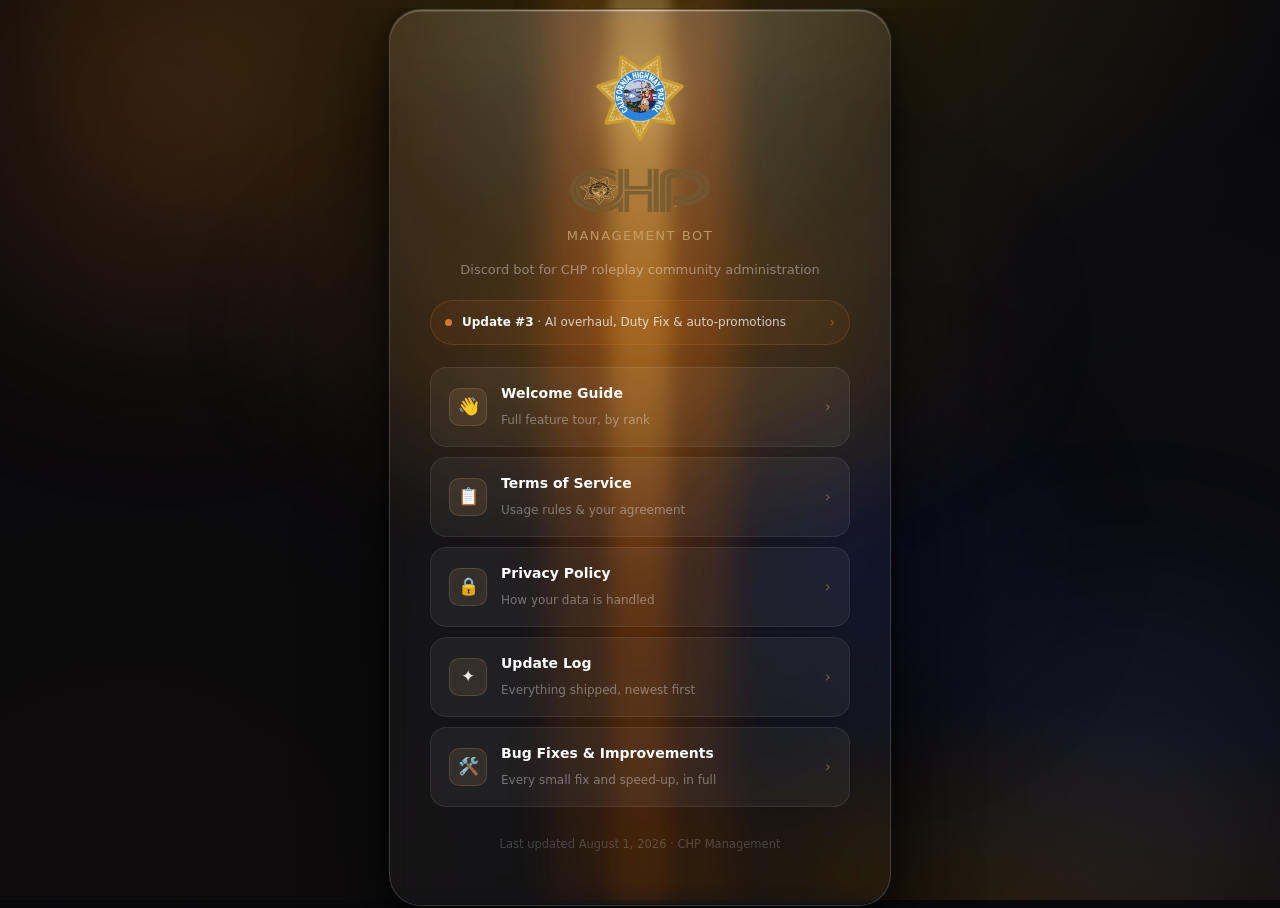
==== commit 615a3535: "Add fixes.html: a full Bug Fixes & Improvements page New standalone page listing every real bug fix," ====
--- a/index.html
+++ b/index.html
@@ -336,6 +336,14 @@
       </span>
       <span class="hub-link-arrow">›</span>
     </a>
+    <a class="hub-link" href="fixes.html">
+      <span class="hub-link-icon">🛠️</span>
+      <span class="hub-link-text">
+        <span class="hub-link-label">Bug Fixes &amp; Improvements</span>
+        <span class="hub-link-sub">Every small fix and speed-up, in full</span>
+      </span>
+      <span class="hub-link-arrow">›</span>
+    </a>
   </nav>
 
   <p class="hub-foot">Last updated August 1, 2026 &middot; CHP Management</p>
--- a/assets/chp-theme.css
+++ b/assets/chp-theme.css
@@ -636,6 +636,27 @@
   opacity: 0;
   transform: translateY(14px) scale(0.985);
 }
+/* .chp-page also carries .chp-glass, whose background/::before use a
+   radial-gradient positioned at --mx/--my. That gradient's radius (no
+   explicit <size>, so it defaults to farthest-corner) is fine on a small
+   card, but .chp-page is a very tall, page-length container - "transparent
+   55%" of a multi-thousand-pixel farthest-corner distance covers most of
+   the visible page in a bright white wash. This used to be masked
+   somewhat by --mx/--my constantly moving with the cursor; now that the
+   page-level highlight is frozen at a fixed point (see chp-paginate.js -
+   .chp-page is excluded from pointer tracking on purpose, it was reading
+   as a glow chasing the mouse around the screen), that same gradient sits
+   permanently in one place and the wash becomes obvious. Overriding it
+   here to a flat tint removes the wash while every smaller .chp-glass
+   element (header, cards) keeps its normal specular highlight. */
+.chp-page.chp-glass {
+  background: linear-gradient(180deg, var(--glass-tint), var(--glass-tint-soft));
+}
+.chp-page.chp-glass::before {
+  background:
+    radial-gradient(circle at 10% 20%, rgba(255,255,255,0.04), transparent 40%),
+    radial-gradient(circle at 80% 70%, rgba(255,255,255,0.03), transparent 45%);
+}
 .chp-page.is-active {
   display: block;
   animation: page-in 0.45s var(--ease-out-expo) both;
@@ -847,18 +868,6 @@
 }
 
 /* ─── Page-wide cursor glow ──────────────────────────────────────────── */
-.chp-cursor-glow {
-  position: fixed;
-  inset: 0;
-  z-index: 1;
-  pointer-events: none;
-  opacity: 0;
-  transition: opacity 0.4s var(--ease-smooth);
-  background: radial-gradient(circle 420px at var(--gx, 50%) var(--gy, 50%),
-    rgba(194,102,31,0.10), transparent 70%);
-  mix-blend-mode: screen;
-}
-
 /* ─── Left-side vertical timeline rail ───────────────────────────────── */
 .chp-timeline-rail {
   position: fixed;
@@ -922,7 +931,6 @@
   backdrop-filter: var(--glass-blur);
   -webkit-backdrop-filter: var(--glass-blur);
   transform-style: preserve-3d;
-  will-change: transform;
   transition: border-color 0.3s var(--ease-smooth), box-shadow 0.3s var(--ease-smooth),
               opacity 0.7s var(--ease-out-expo), filter 0.7s var(--ease-out-expo);
 }
@@ -1037,9 +1045,12 @@
   padding: 8px 10px;
   margin-bottom: 14px;
   border-radius: 12px;
-  background: rgba(8,8,11,0.72);
-  backdrop-filter: blur(10px) saturate(150%);
-  -webkit-backdrop-filter: blur(10px) saturate(150%);
+  /* Solid (not blurred) background - this element is position:sticky and
+     present for every category simultaneously, so a backdrop-filter here
+     means N always-live blur layers instead of one. A solid dark fill
+     reads almost identically against this page's already-dark backdrop
+     without the compositor cost. */
+  background: rgba(10,10,13,0.88);
 }
 .chp-category-icon {
   width: 24px; height: 24px;
@@ -1089,13 +1100,17 @@
   position: relative;
   padding: 16px 18px;
   border-radius: 14px;
-  background: rgba(255,255,255,0.025);
+  /* No backdrop-filter here on purpose: with 19+ of these cards on one
+     entry, each running its own blur is the single biggest cost on this
+     page (every blurred layer is its own GPU-composited surface). A flat
+     tinted background looks nearly identical against the dark scene
+     behind it, without the per-card blur cost. will-change is applied by
+     JS only while a card is actually hovered (see page script), not here
+     unconditionally - an idle card holds no extra compositor layer. */
+  background: rgba(255,255,255,0.035);
   border: 1px solid rgba(255,255,255,0.08);
   border-left: 3px solid var(--cat-color, var(--chp-gold));
-  backdrop-filter: var(--glass-blur);
-  -webkit-backdrop-filter: var(--glass-blur);
   transform-style: preserve-3d;
-  will-change: transform;
   transition: border-color 0.25s var(--ease-smooth), background 0.25s var(--ease-smooth),
               opacity 0.7s var(--ease-out-expo), filter 0.7s var(--ease-out-expo);
 }
@@ -1126,7 +1141,12 @@
   color: var(--chp-text);
   margin: 0;
   display: -webkit-box;
-  -webkit-line-clamp: 3;
+  /* Most item bodies run 3-5 sentences - clamped at 3 lines nearly every
+     card needed a click just to read the whole thing. 6 lines shows the
+     full text on almost every card by default; "Read more" (hidden by
+     the page script when a card isn't actually clamped) only appears on
+     the handful that still overflow. */
+  -webkit-line-clamp: 6;
   -webkit-box-orient: vertical;
   overflow: hidden;
   transition: -webkit-line-clamp 0.2s;
@@ -1285,3 +1305,88 @@
   .chp-hero-card { padding: 20px 18px; }
   .chp-item-grid { grid-template-columns: 1fr; }
 }
+
+/* ─── Persistent (non-paginated) header, changelog page only ────────────
+   chp-paginate.js groups every element before the first breakSelector
+   match into its own leading page - useful on tos.html/pp.html where real
+   overview content sits there, but on the changelog the only thing before
+   the first .entry was the bare header, producing an empty-looking first
+   page on load. Moving the header outside .chp-wrap keeps it visible on
+   every page instead (a real improvement, not just a workaround) and
+   means the paginator's first page starts on real content immediately. */
+.chp-header-wrap {
+  position: relative;
+  z-index: 2;
+  max-width: 920px;
+  margin: 0 auto;
+  padding: 64px 22px 0;
+}
+@media (max-width: 768px) {
+  .chp-header-wrap { padding: 48px 14px 0; }
+}
+
+/* ─── fixes.html: dense filterable list, distinct from the changelog's
+   padded item-cards ───────────────────────────────────────────────────
+   Deliberately NO backdrop-filter and NO per-row will-change here - this
+   page can have dozens of rows per section, and the changelog page
+   already taught the lesson that many simultaneous blurred/GPU-promoted
+   elements is the single biggest cost on a page like this. Rows are flat
+   color + a left accent border, cheap regardless of how many exist. */
+.chp-fix-section {
+  position: relative;
+  margin: 10px 0 6px;
+  padding: 4px 0 4px 18px;
+  border-left: 2px solid transparent;
+  --cat-color: var(--chp-accent-gold);
+}
+.chp-fix-section[data-accent="blue"] { --cat-color: var(--chp-accent-blue); }
+.chp-fix-section[data-accent="gold"] { --cat-color: var(--chp-accent-gold); }
+.chp-fix-section[data-accent="warm"] { --cat-color: var(--chp-accent-warm); }
+.chp-fix-section { border-left-color: color-mix(in srgb, var(--cat-color) 35%, transparent); }
+
+.chp-fix-count {
+  font-size: 12px;
+  color: var(--chp-text-muted);
+  white-space: nowrap;
+}
+
+.chp-fix-list {
+  list-style: none;
+  margin: 0 0 8px;
+  padding: 0;
+}
+.chp-fix-row {
+  display: flex;
+  align-items: flex-start;
+  gap: 10px;
+  padding: 10px 12px;
+  border-radius: 10px;
+  border-left: 2px solid transparent;
+  font-size: 14px;
+  line-height: 1.55;
+  color: var(--chp-text);
+  transition: background 0.2s var(--ease-smooth), border-color 0.2s var(--ease-smooth);
+}
+.chp-fix-row:hover {
+  background: rgba(255,255,255,0.03);
+  border-left-color: var(--cat-color, var(--chp-gold));
+}
+.chp-fix-row .chp-checkmark {
+  width: 16px; height: 16px;
+  flex-shrink: 0;
+  margin-top: 3px;
+  color: var(--cat-color, var(--chp-gold-bright));
+}
+.chp-fix-row .chp-checkmark-path {
+  stroke-dasharray: 20;
+  stroke-dashoffset: 20;
+  transition: stroke-dashoffset 0.5s var(--ease-out-expo);
+}
+.chp-fix-row.is-visible .chp-checkmark-path {
+  stroke-dashoffset: 0;
+  transition-delay: 0.15s;
+}
+
+@media (max-width: 768px) {
+  .chp-fix-row { font-size: 13.5px; padding: 8px 10px; }
+}
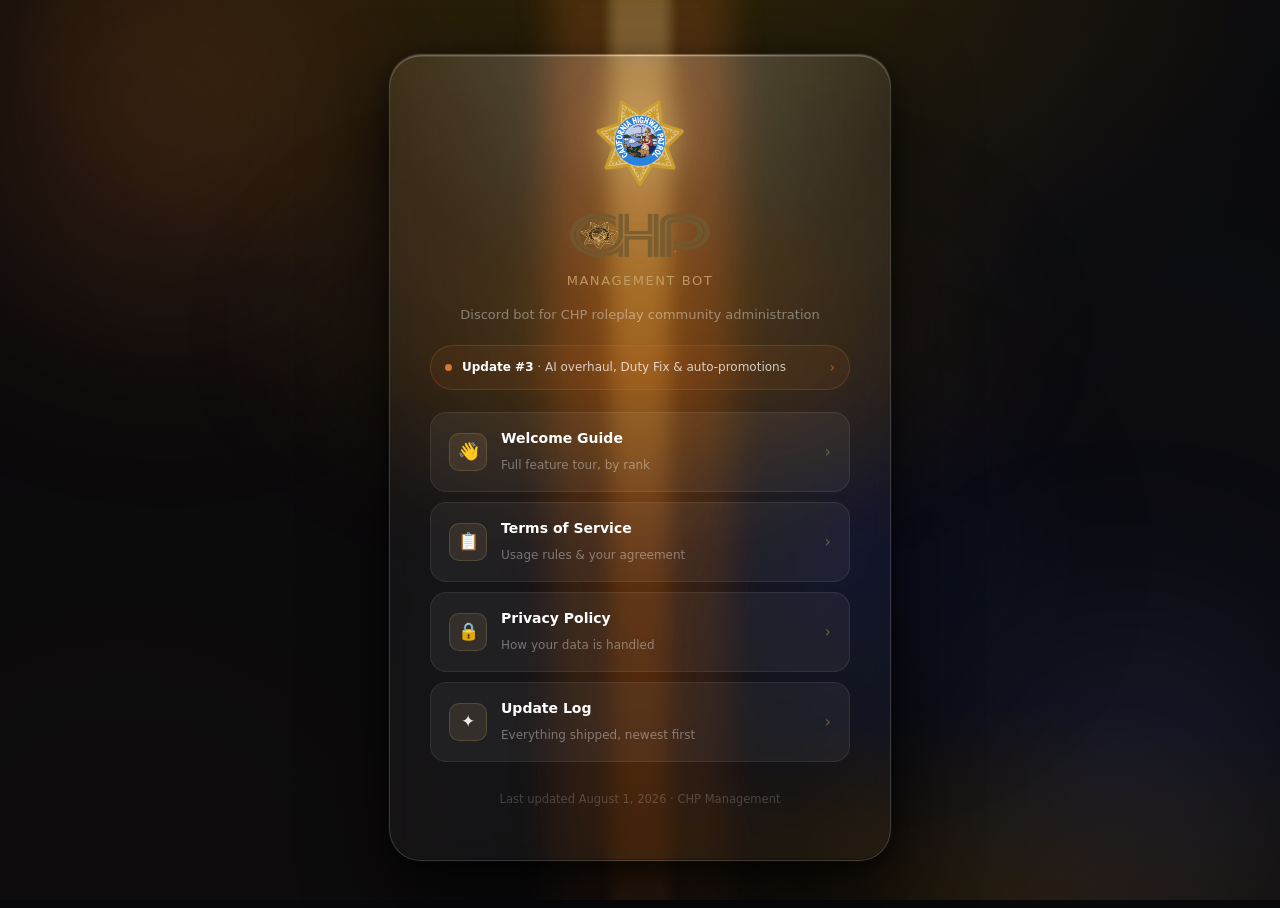
==== commit 2bd66b45: "Merge Bug Fixes & Improvements content into changelog.html, remove the separate fixes.html Was mista" ====
--- a/index.html
+++ b/index.html
@@ -336,14 +336,6 @@
       </span>
       <span class="hub-link-arrow">›</span>
     </a>
-    <a class="hub-link" href="fixes.html">
-      <span class="hub-link-icon">🛠️</span>
-      <span class="hub-link-text">
-        <span class="hub-link-label">Bug Fixes &amp; Improvements</span>
-        <span class="hub-link-sub">Every small fix and speed-up, in full</span>
-      </span>
-      <span class="hub-link-arrow">›</span>
-    </a>
   </nav>
 
   <p class="hub-foot">Last updated August 1, 2026 &middot; CHP Management</p>
--- a/assets/chp-theme.css
+++ b/assets/chp-theme.css
@@ -922,6 +922,18 @@
   gap: 14px;
   margin: 22px 0 30px;
 }
+
+/* Labels a second hero-card group (e.g. "war story" bug writeups) as
+   distinct from the entry's main 2-3 hero features above it, without
+   needing a whole new visual language. */
+.chp-hero-subheading {
+  font-size: 13px;
+  font-weight: 700;
+  letter-spacing: 0.04em;
+  text-transform: uppercase;
+  color: var(--chp-text-muted);
+  margin: 30px 0 12px;
+}
 .chp-hero-card {
   position: relative;
   padding: 26px 28px;
